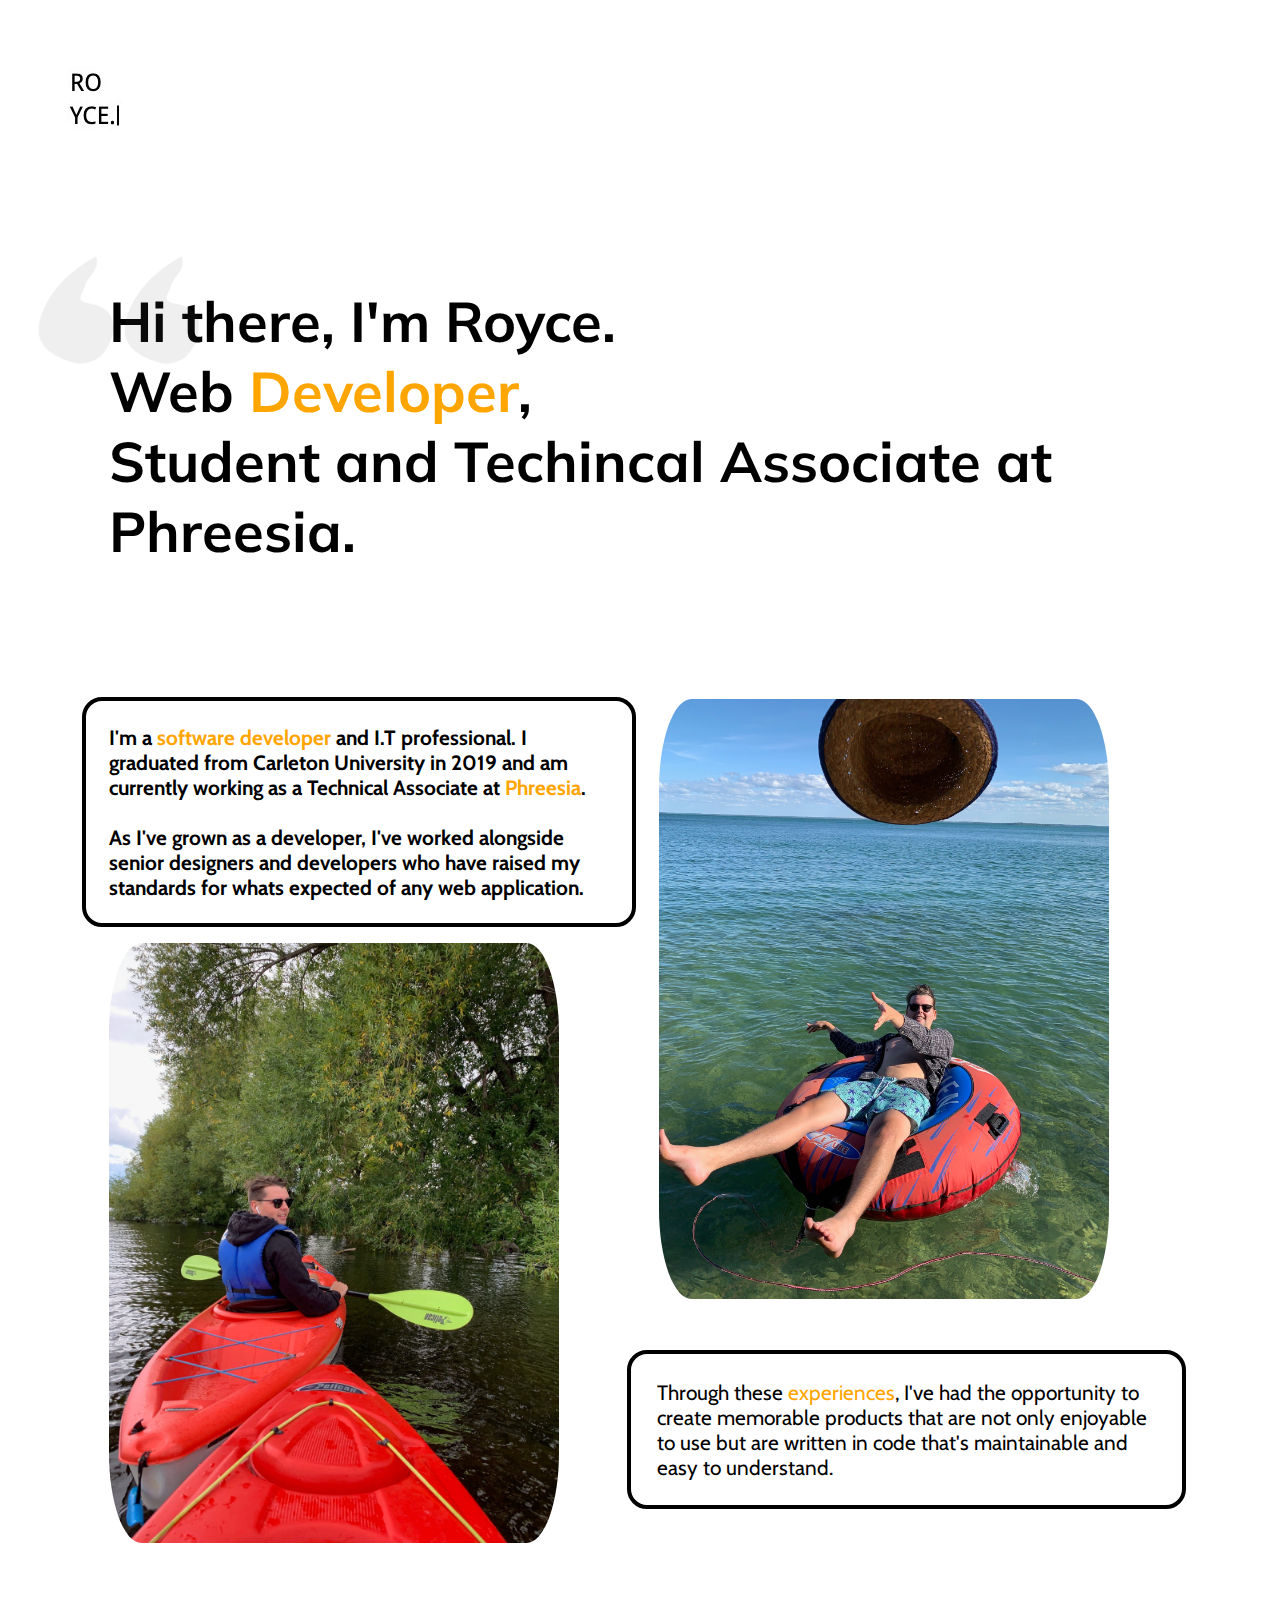
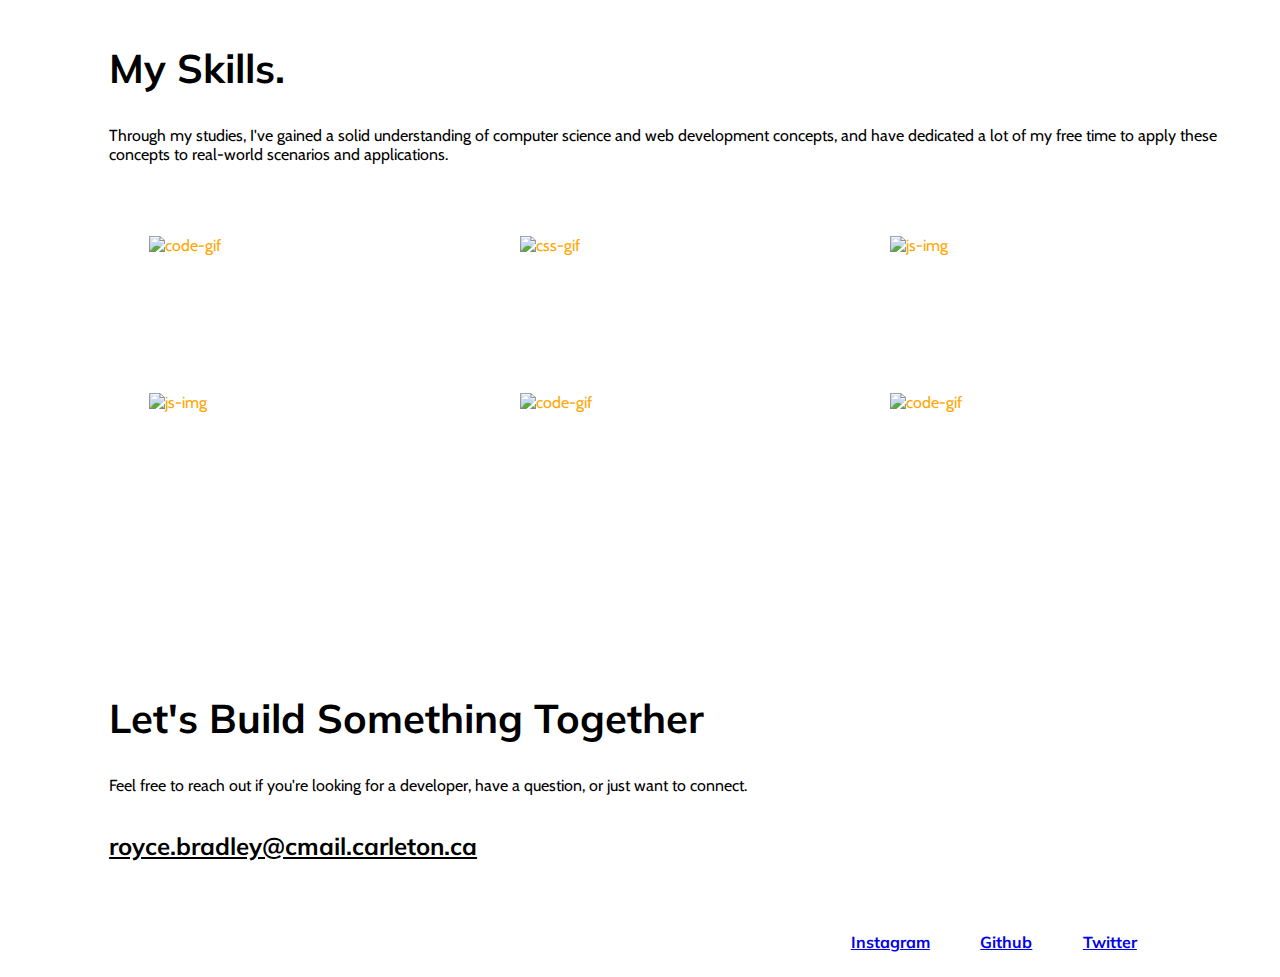
==== index.html @ 1bd99981 "Add files via upload" ====
<!DOCTYPE html>
<html lang="en" dir="ltr">

<head>
  <meta charset="utf-8">
  <link rel="stylesheet" href="styles.css">
  <link href="https://fonts.googleapis.com/css2?family=Muli:wght@700&display=swap" rel="stylesheet">
  <link href="https://fonts.googleapis.com/css2?family=Cabin&display=swap" rel="stylesheet">
  <link rel="icon" href="https://emojipedia-us.s3.dualstack.us-west-1.amazonaws.com/thumbs/120/apple/237/rocket_1f680.png">
  <title>Royce Bradley</title>
  <script src="https://kit.fontawesome.com/aa122d03df.js" crossorigin="anonymous"></script>
</head>

<body>
  <a href="#"><img class="boxLogo" src="imgs/royce.gif"></a>
  <div class="container">
    <img class="bg-img" src="imgs/orange.png" alt="">
    <div class="icons">
      <a class="icon insta" href="https://www.instagram.com/royceb/?hl=en" target="_blank"><i class="fab fa-instagram fa-2x"></i></a>
      <a class="icon github" href="https://github.com/roycebradley" target="_blank"><i class=" test fab fa-github fa-2x"></i></a>
      <a class="icon twitter" href="https://twitter.com/yungstevejobs_" target="_blank"><i class="fab fa-twitter fa-2x"></i></a>
    </div>
    <div class="intro">
      <h1>Hi there, I'm Royce.<br /> Web <span class="dev">Developer</span>,<br /><span class="bottomLine">Student and Techincal Associate at Phreesia.</span></h1>
    </div>
  </div>
  <div class="photoContainer">
    <div class="photos">

        <p class="personal">
          I'm a <span class="dev">software developer</span> and I.T professional. I graduated from Carleton University in 2019 and am currently working as a Technical Associate at <span class="dev">Phreesia</span>.<br>
          <br>As I've grown as a developer, I've worked alongside senior designers and developers who have raised my standards for whats expected of any web application.
        </p>

      <img class="royce1" src="imgs/Royce1.jpg" alt="">
      <img class="royce" src="imgs/Royce2.jpg" alt="">
      <p class="personal2">Through these <span class="dev">experiences</span>, I've had the opportunity to create memorable products that are not only enjoyable to use but are written in code that's maintainable and easy to understand.</p>
    </div>
  </div>
  <div class="skillsList">
    <h2>My Skills.</h2>
    <p class=skillDescription>Through my studies, I've gained a solid understanding of computer science and web development concepts, and have dedicated a lot of my free time to apply these concepts to real-world scenarios and applications.</p>
    <ul>
      <li><img class="HTML" src="https://media.giphy.com/media/XAxylRMCdpbEWUAvr8/giphy.gif" alt="code-gif"></li>
      <li><img class="HTML" src="https://media.giphy.com/media/fsEaZldNC8A1PJ3mwp/giphy.gif" alt="css-gif"></li>
      <li><img class="JS" src="https://media.giphy.com/media/ln7z2eWriiQAllfVcn/giphy.gif" alt="js-img"></li>
      <li><img class="git" src="https://media.giphy.com/media/kH1DBkPNyZPOk0BxrM/giphy.gif" alt="js-img"></li>
      <li><img class="HTML" src="https://media.giphy.com/media/eNAsjO55tPbgaor7ma/giphy.gif" alt="code-gif"></li>
      <li><img class="HTML" src="https://media.giphy.com/media/kdFc8fubgS31b8DsVu/giphy.gif" alt="code-gif"></li>
    </ul>
  </div>

  <div class="contact">
    <h2>Let's Build Something Together</h2>
    <p class ="skillDescription">Feel free to reach out if you're looking for a developer, have a question, or just want to connect.<p>
    <a class="email" href = "mailto: roycebradley@cmail.carleton.ca">royce.bradley@cmail.carleton.ca</a>
  </div>

  <div class="footer">
    <a target="_blank" href="https://www.instagram.com/royceb/?hl=en">Instagram</a>
    <a target="_blank" href="https://github.com/roycebradley">Github</a>
    <a target="_blank" href="https://twitter.com/yungstevejobs">Twitter</a>
  </div>

</body>

</html>
---- styles.css ----
a{
  padding-left: 4%;
}

img {
  display: inline-block;
}


div {
padding-left: 8%;
}

h1 {
  padding-top: -10px;
  padding-bottom: -10px;
  animation: pageLoad 1.25s;

}

h2{
  font-family: 'Muli', sans-serif;
  font-size: 2.5em;

}


li{
  float:left;
  width: 33%;
  padding-top: 5%;
  font-family: 'Cabin', sans-serif;
  list-style-type: none;
  color: orange;
}

.bottomLine {
  animation: pageLoad2 1.5s;
}

.bg-img {
  position: absolute;
  opacity: 0.1;
  height: 800px;
  margin-top: -350px;
  margin-left: -600px;

}

.boxLogo {
  padding-top: 4%;
}

.container {
  padding-left: 0px;
}

.dev {
  color: orange;
}

.footer {
  position: relative;
  top: 275px;
  left:55%;
  color: black;
  font-weight: bold;
  font-family: 'Muli', sans-serif;
  
}


.HTML {
  height: 100px;
  width:100px;
}

.JS {
  height: 100px;
  width:100px;
}

.git {
  height: 80px;
  width:150px;
}

.icon {
  position: relative;
  color: gray;
  left: 125px;
  animation: socialsLoad 1.5s;
  display: inline-block;
  padding: 0 20px;
}


.insta:hover{
  color: crimson;
}

.github:hover {
  color: black;
}

.twitter:hover {
  color: cyan;
}

.icons {
  position: relative;
  top: 110px;
  animation: socialsLoad 1.5s;
}

.intro {
  font-size: 28px;
  font-family: 'Muli', sans-serif;
  padding-top: 90px;
}

.royce {
  position: absolute;
  height: 600px;
  padding: 0 50px;
  bottom: 15.5rem;
  border-radius: 15%;
}

.royce1 {
  position: relative;
  height: 600px;
  padding: 0 50px;
  border-radius: 15%;
}

.photoContainer {
  position: relative;
  padding-left: 0px;
}

.photos {
  margin-top: 10%;
  position: relative;
  right: 4%;

}

.personalInfo {
  column-count: 2;
  padding-top: 10%;
}

.personal {
  position: relative;
  width: 500px;
  font-family: 'Cabin', sans-serif;
  font-size: 1.3em;
  font-weight: bold;
  left: 2%;
  top: 5px;
  color: black;
  border-style: solid;
  border-radius: 20px;
  border-width: 4px;
  padding: 2% 2%;
}

.personal-bg {
  /* background-color: grey; */
}

.personal2 {
  position: absolute;
  width: 500px;
  left:53%;
  font-family: 'Cabin', sans-serif;
  font-size: 1.3em;
  /* color: gray; */
  bottom:2%;
  border-style: solid;
  border-radius: 20px;
  border-width: 4px;
  padding: 2% 2%;
}

.skillDescription {
  font-family: 'Cabin', sans-serif;
}

.skillsList {
  padding-top: 5%;
}

.contact {
  position: relative;
  top: 200px;
}

.email {
  color: black;
  font-weight: bold;
  font-family: 'Muli', sans-serif;
  position: relative;
  right: 4%;
  font-size: 1.5em;
  top: 20px;
  padding-bottom: 10%;
}

/* For future royce, when screen gets smaller we should use a media query to change
 width of text to 100% and set photo position to static so they all fall in line.*/
 @media (max-width: 1145px) and (min-width: 1076px){
  .royce {
    position: static
    width:500;
    height: 550;
    bottom: 7.25rem;
    padding-left: 10%;
  }

  .royce1 {
    position: static;
    width:500;
    height: 550;
    padding: 0;
  }


  .personal {
    position: static;
    display: block;
    width: 100%;

  }

  .personal2 {
    position: static;
    width: 100%;

  }
 }


 @media (max-width: 1075px ){
  .royce {
    position: static;
    display: block;
    margin-left: auto;
    margin-right: auto;
  }

  .royce1 {
    position: static;
    display: block;
    margin-left: auto;
    margin-right: auto;
  }


  .personal {
    width:100%;
    position: static;
    display: block;
  }

  .personal2 {
    width:100%;
    position: static;
  }
 }

 @media (max-width: 770px ){

   .footer{
     left:35%;
   }
 }


@media (max-width: 550px ){
  .git {
    position: relative;
    right: 30px;
  }

  .footer{
    left:35%;
  }
}


@keyframes pageLoad {

  from {
    opacity: 0;
    transform: translateY(15px);

  }

  to {
    opacity: 1;
    transform: translateY(0);
  }
}

@keyframes pageLoad2 {

  from {
    opacity: 0;
    transform: translateY(30px);

  }

  to {
    opacity: 1;
    transform: translateY(0);
  }
}

@keyframes socialsLoad {

  from {
    opacity: 0;
    transform: translateX(-25px);

  }

  to {
    opacity: 1;
    transform: translateX(0)

  }

}
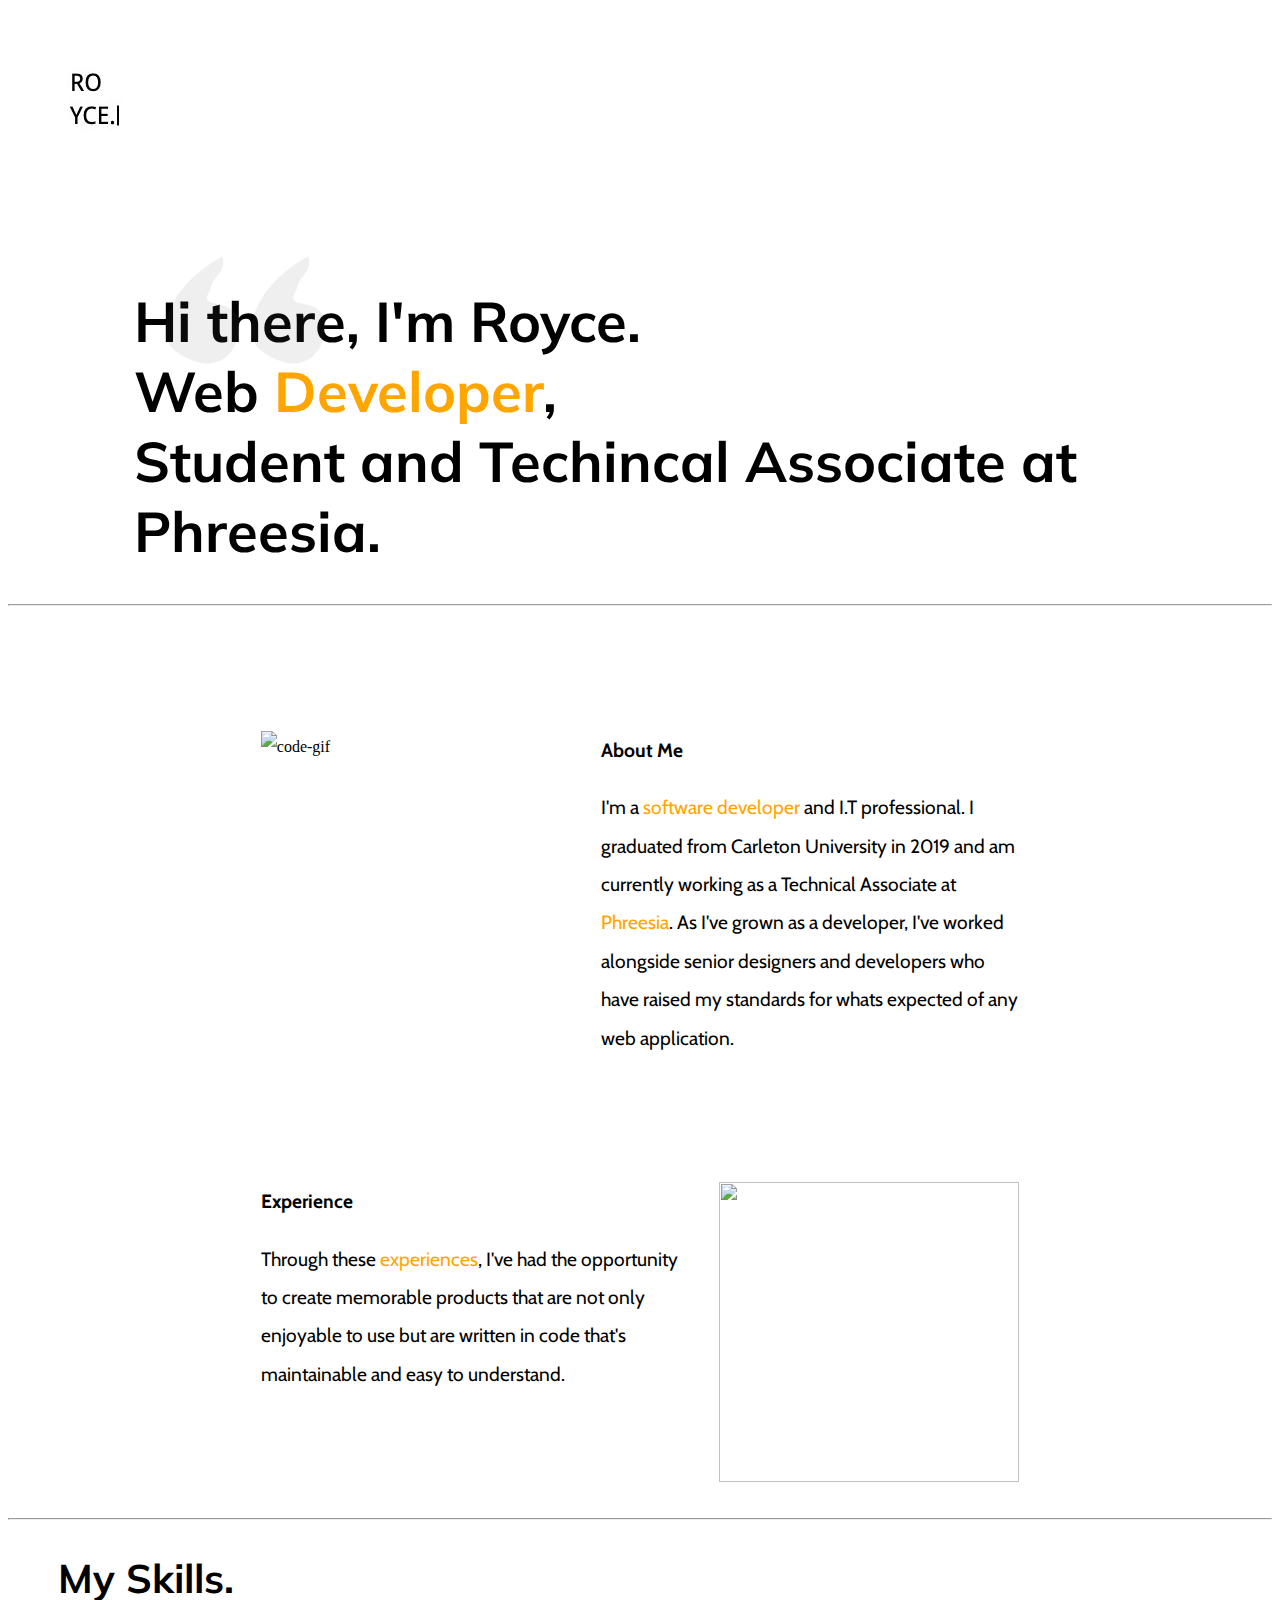
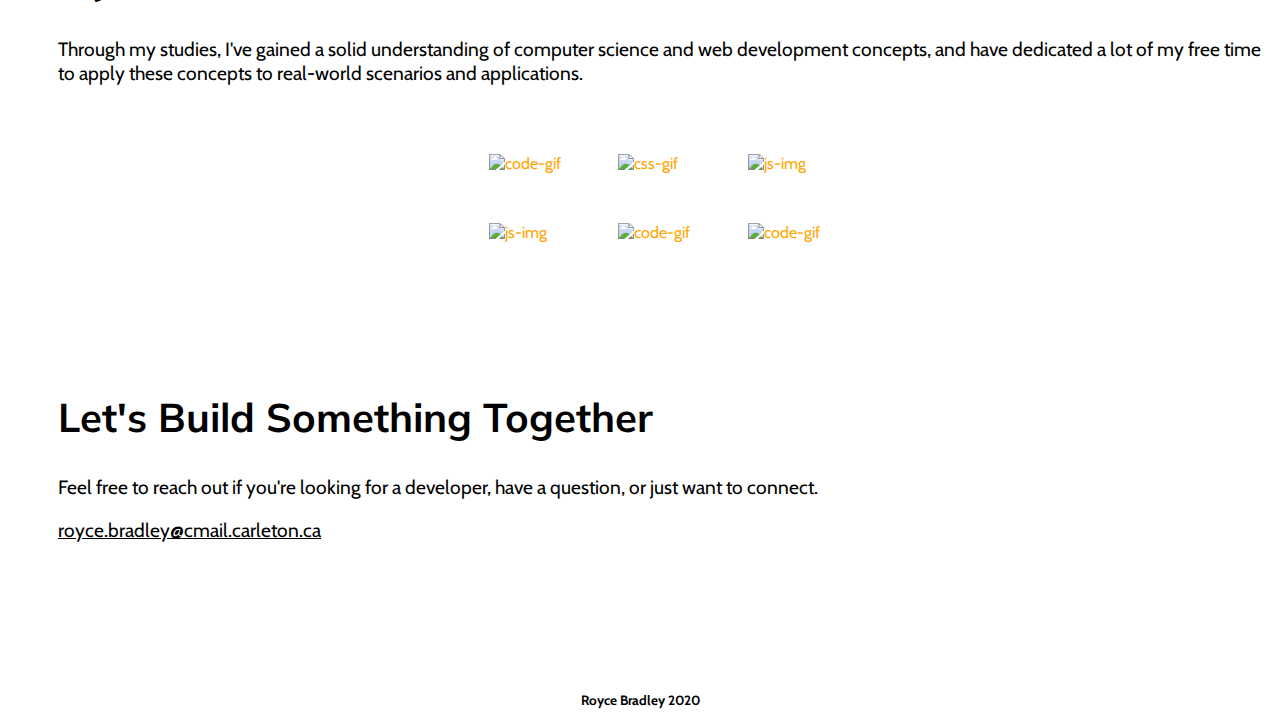
==== commit 5ba317cb: "Add files via upload" ====
--- a/index.html
+++ b/index.html
@@ -24,19 +24,40 @@
       <h1>Hi there, I'm Royce.<br /> Web <span class="dev">Developer</span>,<br /><span class="bottomLine">Student and Techincal Associate at Phreesia.</span></h1>
     </div>
   </div>
-  <div class="photoContainer">
-    <div class="photos">
 
-        <p class="personal">
-          I'm a <span class="dev">software developer</span> and I.T professional. I graduated from Carleton University in 2019 and am currently working as a Technical Associate at <span class="dev">Phreesia</span>.<br>
-          <br>As I've grown as a developer, I've worked alongside senior designers and developers who have raised my standards for whats expected of any web application.
-        </p>
+  <!-- <div class="photoContainer"> -->
+  <!-- <div class="photos">
+    <img class="royce1" src="imgs/ROYCE.png" alt="">
+    <p class="personal">
+      I'm a <span class="dev">software developer</span> and I.T professional. I graduated from Carleton University in 2019 and am currently working as a Technical Associate at <span class="dev">Phreesia</span>.
+      As I've grown as a developer, I've worked alongside senior designers and developers who have raised my standards for whats expected of any web application.
+    </p>
+  </div>
+  <div class="photos">
+    <img class="royce" src="imgs/circleRoyce.png" alt="">
+    <p class="personal2">Through these <span class="dev">experiences</span>, I've had the opportunity to create memorable products that are not only enjoyable to use but are written in code that's maintainable and easy to understand.</p>
+  </div>
+  <!</div> -->
+  <hr>
+    <div class="skills">
+      <div class="skill-row">
 
-      <img class="royce1" src="imgs/Royce1.jpg" alt="">
-      <img class="royce" src="imgs/Royce2.jpg" alt="">
-      <p class="personal2">Through these <span class="dev">experiences</span>, I've had the opportunity to create memorable products that are not only enjoyable to use but are written in code that's maintainable and easy to understand.</p>
+        <img class="royce" src="imgs/ROYCE.png" alt="code-gif">
+        <!--<img class="HTML" src="https://media.giphy.com/media/fsEaZldNC8A1PJ3mwp/giphy.gif" alt="css-gif">
+        <img class="js" src="https://media.giphy.com/media/ln7z2eWriiQAllfVcn/giphy.gif" alt="js-img">-->
+        <h3>About Me</h3>
+        <p>I'm a <span class="dev">software developer</span> and I.T professional. I graduated from Carleton University in 2019 and am currently working as a Technical Associate at <span class="dev">Phreesia</span>.
+        As I've grown as a developer, I've worked alongside senior designers and developers who have raised my standards for whats expected of any web application.</p>
+      </div>
+      <div class="skill-row">
+        <!--<img class="python" src="https://media.giphy.com/media/LMt9638dO8dftAjtco/giphy.gif" alt="js-img">-->
+        <img class="royce2" src="imgs/circleRoyce.png" alt="">
+        <h3>Experience</h3>
+        <p>Through these <span class="dev">experiences</span>, I've had the opportunity to create memorable products that are not only enjoyable to use but are written in code that's maintainable and easy to understand.</p>
+      </div>
     </div>
-  </div>
+    <hr>
+
   <div class="skillsList">
     <h2>My Skills.</h2>
     <p class=skillDescription>Through my studies, I've gained a solid understanding of computer science and web development concepts, and have dedicated a lot of my free time to apply these concepts to real-world scenarios and applications.</p>
@@ -52,15 +73,17 @@
 
   <div class="contact">
     <h2>Let's Build Something Together</h2>
-    <p class ="skillDescription">Feel free to reach out if you're looking for a developer, have a question, or just want to connect.<p>
-    <a class="email" href = "mailto: roycebradley@cmail.carleton.ca">royce.bradley@cmail.carleton.ca</a>
+    <p class="skillDescription">Feel free to reach out if you're looking for a developer, have a question, or just want to connect.<p>
+    <a class="email" href="mailto: roycebradley@cmail.carleton.ca">royce.bradley@cmail.carleton.ca</a>
   </div>
 
   <div class="footer">
-    <a target="_blank" href="https://www.instagram.com/royceb/?hl=en">Instagram</a>
+    <!-- <a target="_blank" href="https://www.instagram.com/royceb/?hl=en">Instagram</a>
     <a target="_blank" href="https://github.com/roycebradley">Github</a>
-    <a target="_blank" href="https://twitter.com/yungstevejobs">Twitter</a>
+    <a target="_blank" href="https://twitter.com/yungstevejobs">Twitter</a> -->
+    <p>Royce Bradley 2020</p>
   </div>
+
 
 </body>
 
--- a/styles.css
+++ b/styles.css
@@ -1,15 +1,3 @@
-a{
-  padding-left: 4%;
-}
-
-img {
-  display: inline-block;
-}
-
-
-div {
-padding-left: 8%;
-}
 
 h1 {
   padding-top: -10px;
@@ -24,14 +12,24 @@
 
 }
 
+h3, p {
+font-family: 'Cabin', sans-serif;
+font-size: 1.2em
+}
+
 
 li{
   float:left;
   width: 33%;
-  padding-top: 5%;
   font-family: 'Cabin', sans-serif;
   list-style-type: none;
   color: orange;
+  padding-top: 50px;
+}
+
+ul {
+  display: table;
+  margin: 0 auto;
 }
 
 .bottomLine {
@@ -49,10 +47,11 @@
 
 .boxLogo {
   padding-top: 4%;
+  padding-left: 4%;
 }
 
 .container {
-  padding-left: 0px;
+  margin: 0 10%;
 }
 
 .dev {
@@ -60,13 +59,15 @@
 }
 
 .footer {
-  position: relative;
+  /* position: relative;
   top: 275px;
-  left:55%;
+  left:55%; */
+  font-size: 0.7em;
+  text-align: center;
   color: black;
   font-weight: bold;
   font-family: 'Muli', sans-serif;
-  
+
 }
 
 
@@ -119,155 +120,68 @@
   padding-top: 90px;
 }
 
-.royce {
-  position: absolute;
-  height: 600px;
-  padding: 0 50px;
-  bottom: 15.5rem;
-  border-radius: 15%;
-}
-
-.royce1 {
-  position: relative;
-  height: 600px;
-  padding: 0 50px;
-  border-radius: 15%;
-}
-
-.photoContainer {
-  position: relative;
-  padding-left: 0px;
-}
-
-.photos {
-  margin-top: 10%;
-  position: relative;
-  right: 4%;
-
-}
-
-.personalInfo {
-  column-count: 2;
-  padding-top: 10%;
-}
-
-.personal {
-  position: relative;
-  width: 500px;
-  font-family: 'Cabin', sans-serif;
-  font-size: 1.3em;
-  font-weight: bold;
-  left: 2%;
-  top: 5px;
-  color: black;
-  border-style: solid;
-  border-radius: 20px;
-  border-width: 4px;
-  padding: 2% 2%;
-}
-
-.personal-bg {
-  /* background-color: grey; */
-}
-
-.personal2 {
-  position: absolute;
-  width: 500px;
-  left:53%;
-  font-family: 'Cabin', sans-serif;
-  font-size: 1.3em;
-  /* color: gray; */
-  bottom:2%;
-  border-style: solid;
-  border-radius: 20px;
-  border-width: 4px;
-  padding: 2% 2%;
-}
+
+.royce, .royce2 {
+  height: 300px;
+  width: 300px;
+}
+
+
+.skillsList {
+  /* margin: 100px auto; */
+  margin-left: 50px;
+}
+
 
 .skillDescription {
   font-family: 'Cabin', sans-serif;
 }
 
-.skillsList {
-  padding-top: 5%;
+.skill-row {
+  width: 60%;
+  margin: 125px auto;
+  text-align: left;
+  line-height: 2;
+}
+
+.royce {
+  /*width: 100px;
+  height: 100px;
+  */
+  /* width: 25%; */
+  float: left;
+
+  margin-right: 40px;
+}
+
+
+.royce2 {
+  /* width: 25%; */
+  /* height: 25%; */
+  float: right;
+  margin-left: 40px;
+
 }
 
 .contact {
-  position: relative;
-  top: 200px;
+  margin: 150px 50px;
 }
 
 .email {
   color: black;
-  font-weight: bold;
-  font-family: 'Muli', sans-serif;
-  position: relative;
-  right: 4%;
-  font-size: 1.5em;
-  top: 20px;
-  padding-bottom: 10%;
-}
+  font-family: 'Cabin', sans-serif;
+}
+
+
+
 
 /* For future royce, when screen gets smaller we should use a media query to change
  width of text to 100% and set photo position to static so they all fall in line.*/
  @media (max-width: 1145px) and (min-width: 1076px){
-  .royce {
-    position: static
-    width:500;
-    height: 550;
-    bottom: 7.25rem;
-    padding-left: 10%;
-  }
-
-  .royce1 {
-    position: static;
-    width:500;
-    height: 550;
-    padding: 0;
-  }
-
-
-  .personal {
-    position: static;
-    display: block;
-    width: 100%;
-
-  }
-
-  .personal2 {
-    position: static;
-    width: 100%;
-
-  }
  }
 
 
  @media (max-width: 1075px ){
-  .royce {
-    position: static;
-    display: block;
-    margin-left: auto;
-    margin-right: auto;
-  }
-
-  .royce1 {
-    position: static;
-    display: block;
-    margin-left: auto;
-    margin-right: auto;
-  }
-
-
-  .personal {
-    width:100%;
-    position: static;
-    display: block;
-  }
-
-  .personal2 {
-    width:100%;
-    position: static;
-  }
  }
 
  @media (max-width: 770px ){
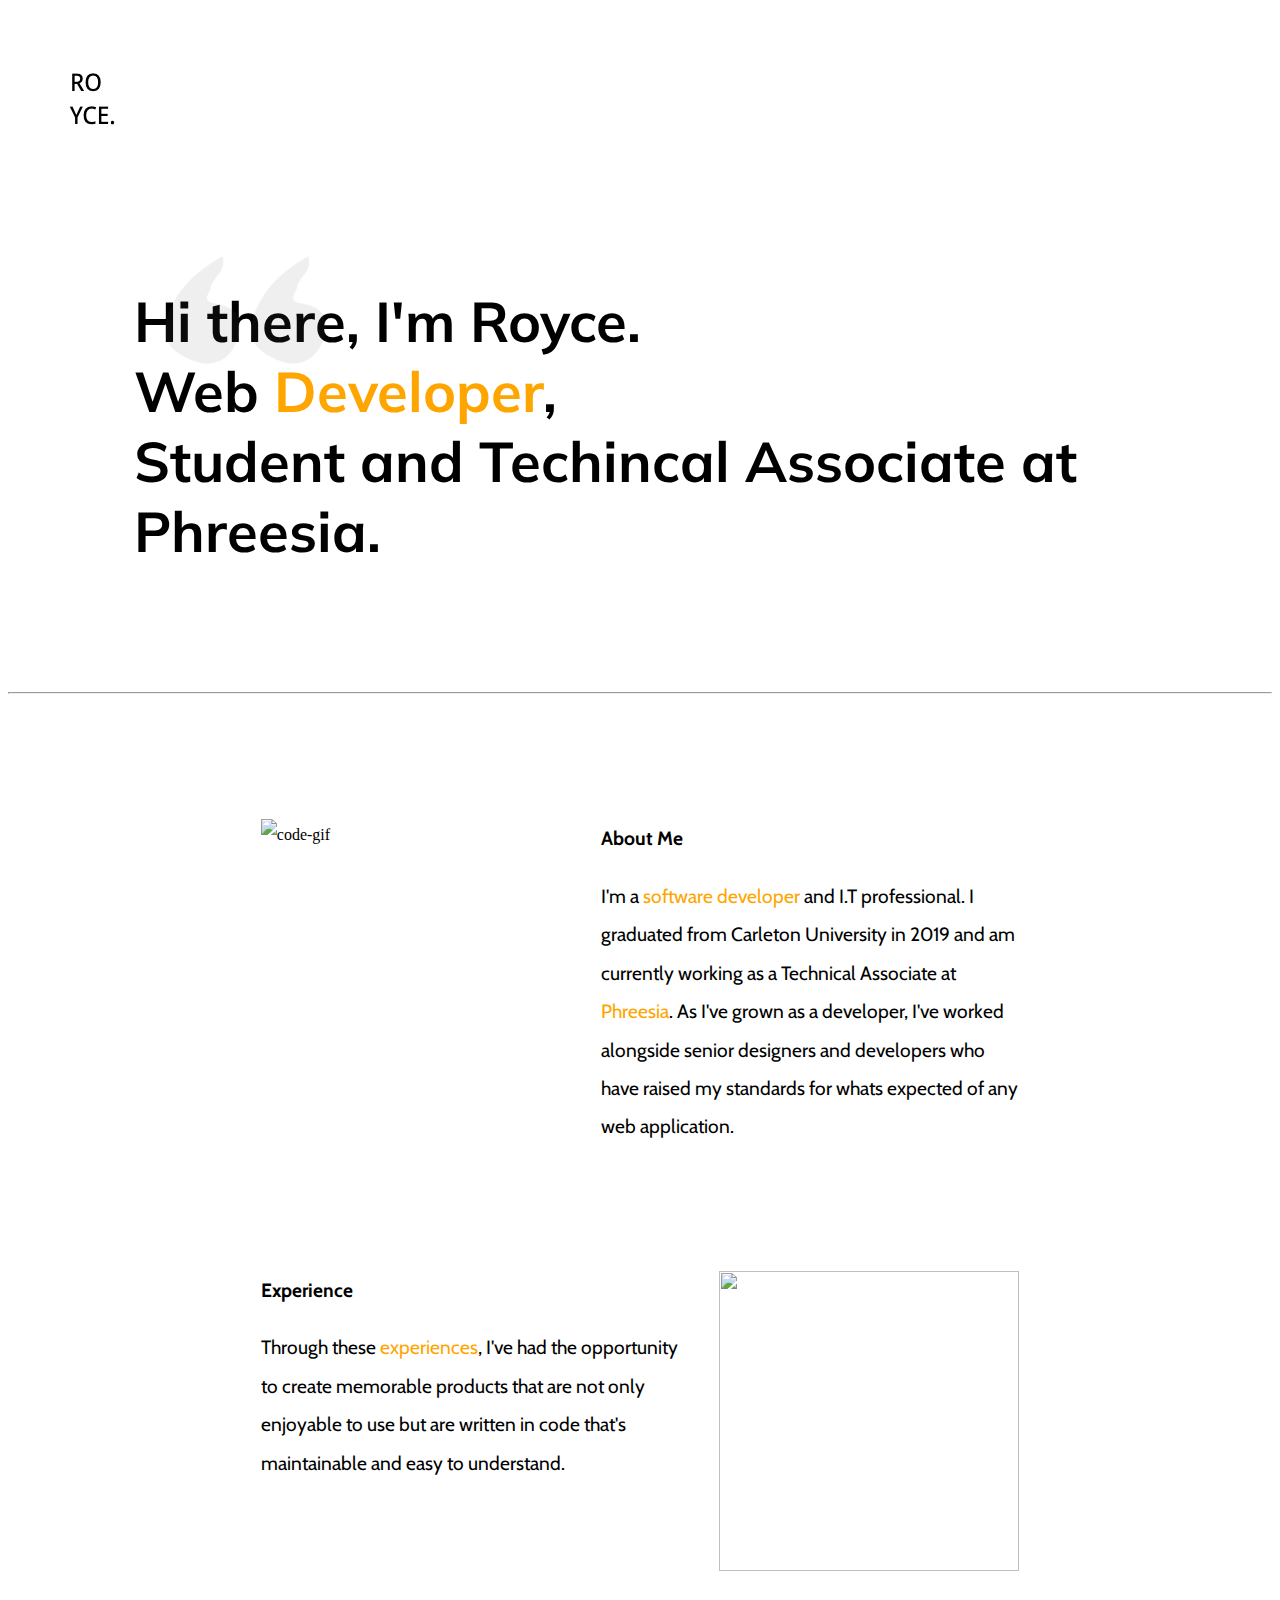
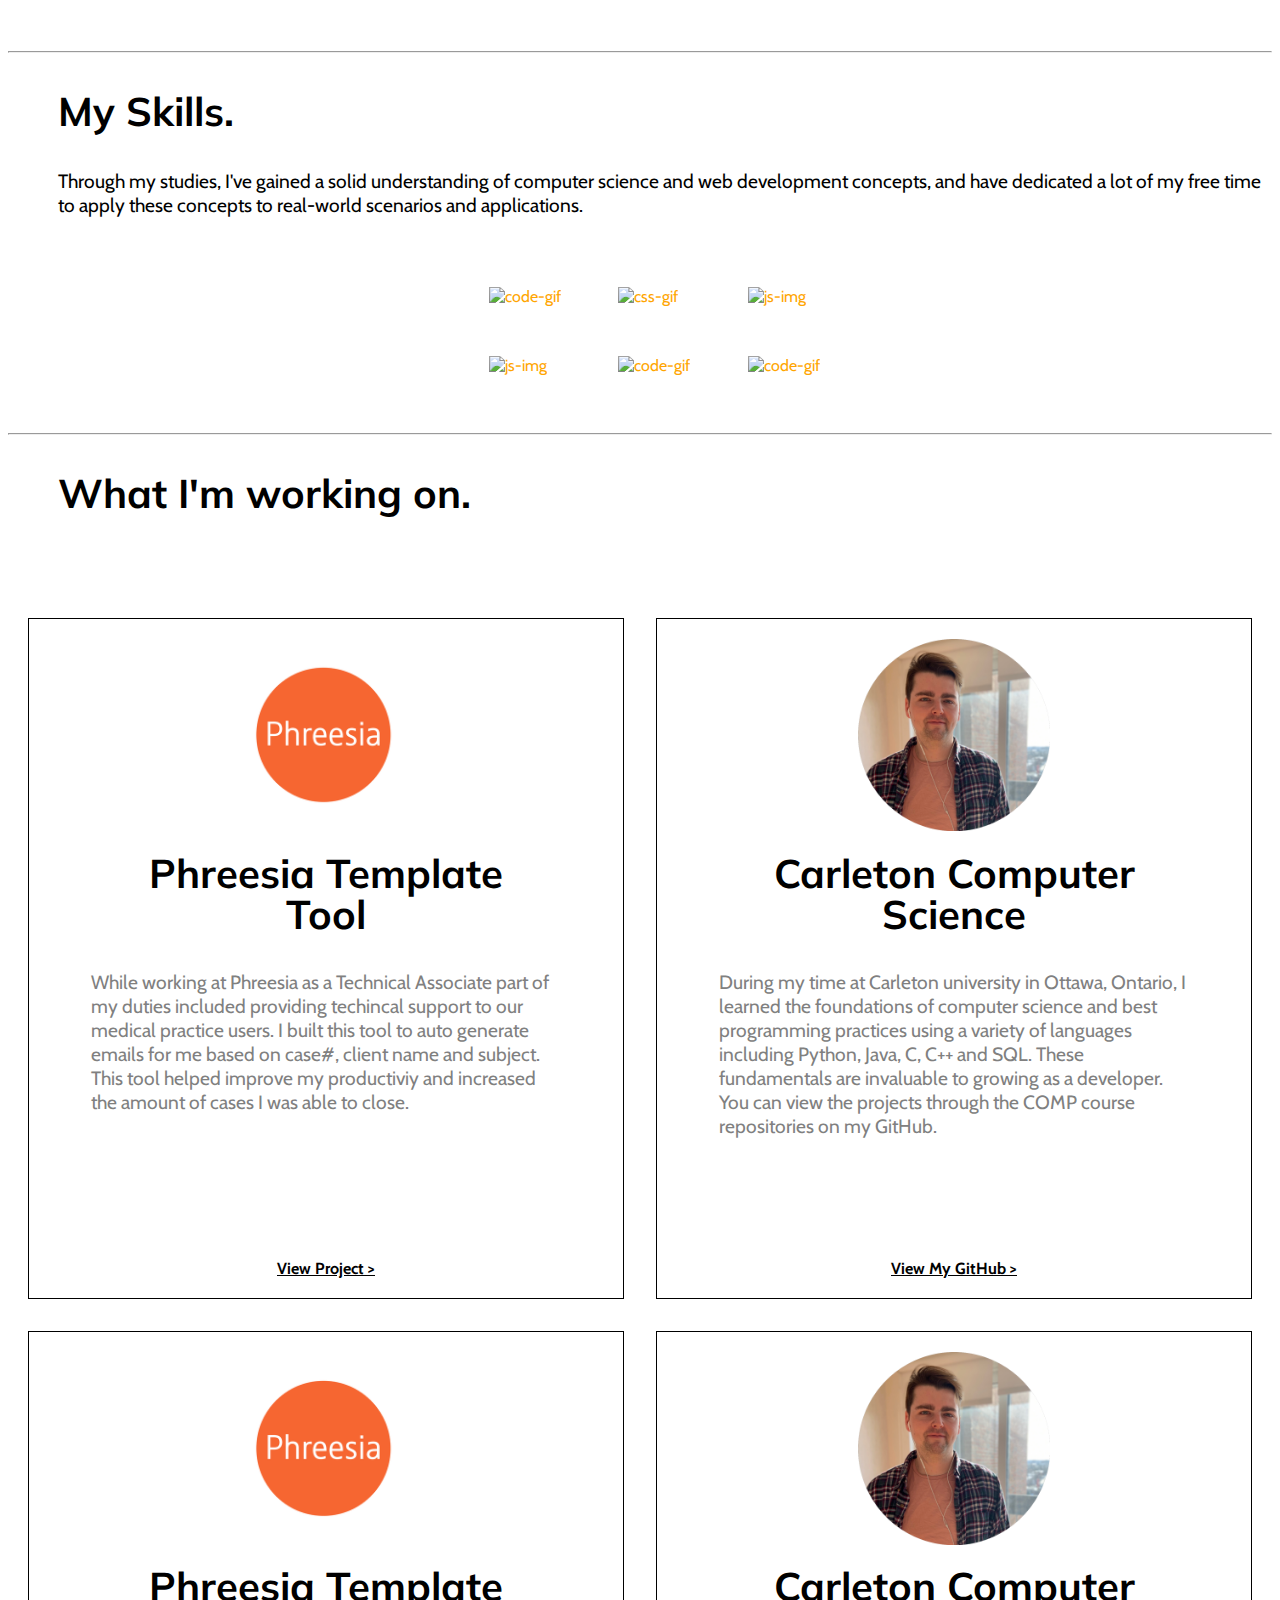
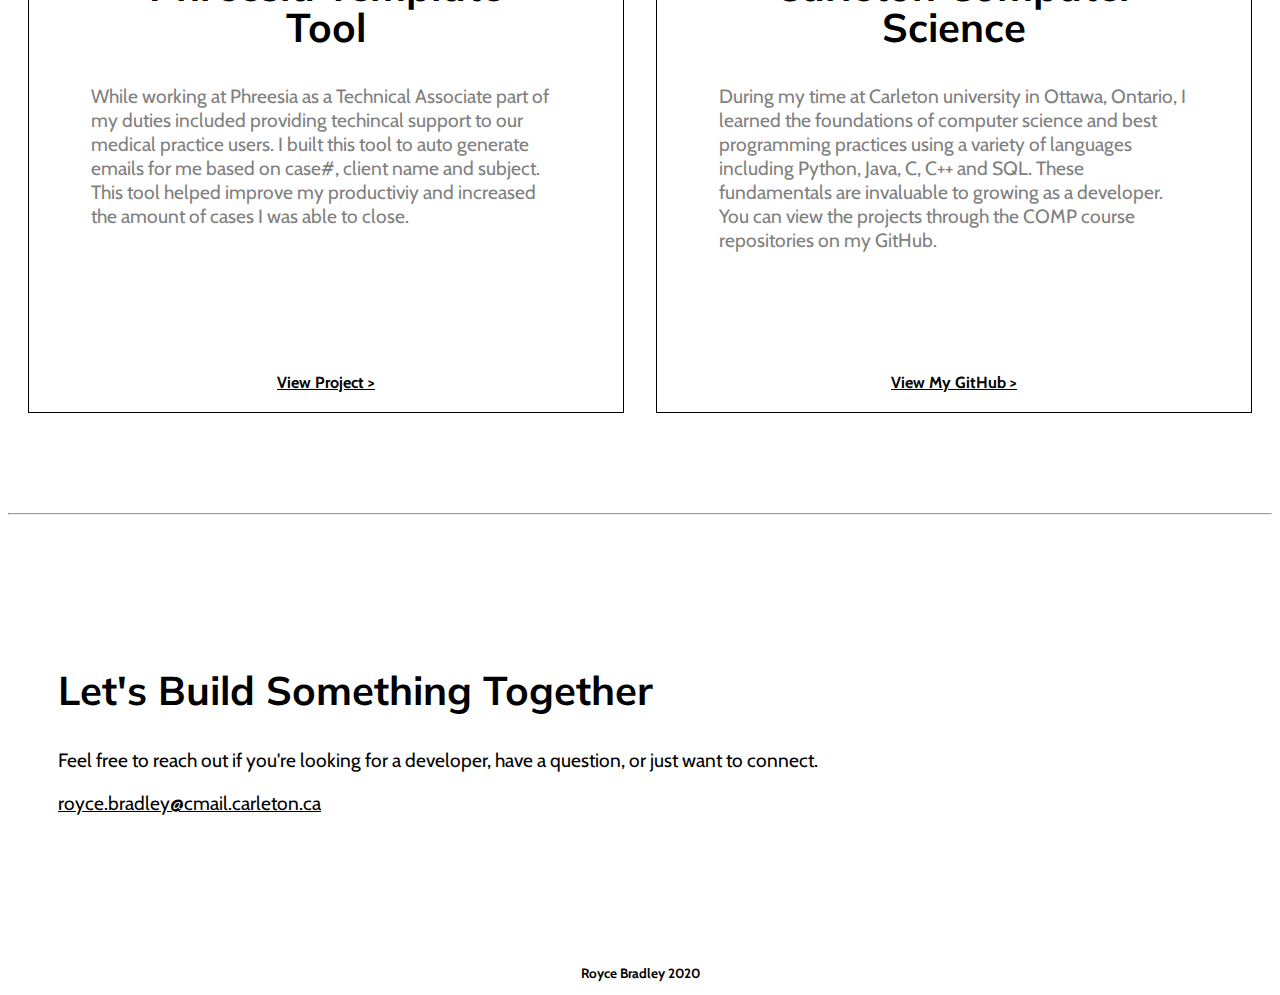
==== commit c8c26dd0: "Grid Cards" ====
--- a/index.html
+++ b/index.html
@@ -18,44 +18,29 @@
     <div class="icons">
       <a class="icon insta" href="https://www.instagram.com/royceb/?hl=en" target="_blank"><i class="fab fa-instagram fa-2x"></i></a>
       <a class="icon github" href="https://github.com/roycebradley" target="_blank"><i class=" test fab fa-github fa-2x"></i></a>
-      <a class="icon twitter" href="https://twitter.com/yungstevejobs_" target="_blank"><i class="fab fa-twitter fa-2x"></i></a>
+      <a class="icon twitter" href="https://twitter.com/roycecantcode" target="_blank"><i class="fab fa-twitter fa-2x"></i></a>
     </div>
     <div class="intro">
       <h1>Hi there, I'm Royce.<br /> Web <span class="dev">Developer</span>,<br /><span class="bottomLine">Student and Techincal Associate at Phreesia.</span></h1>
     </div>
   </div>
-
-  <!-- <div class="photoContainer"> -->
-  <!-- <div class="photos">
-    <img class="royce1" src="imgs/ROYCE.png" alt="">
-    <p class="personal">
-      I'm a <span class="dev">software developer</span> and I.T professional. I graduated from Carleton University in 2019 and am currently working as a Technical Associate at <span class="dev">Phreesia</span>.
-      As I've grown as a developer, I've worked alongside senior designers and developers who have raised my standards for whats expected of any web application.
-    </p>
-  </div>
-  <div class="photos">
-    <img class="royce" src="imgs/circleRoyce.png" alt="">
-    <p class="personal2">Through these <span class="dev">experiences</span>, I've had the opportunity to create memorable products that are not only enjoyable to use but are written in code that's maintainable and easy to understand.</p>
-  </div>
-  <!</div> -->
   <hr>
     <div class="skills">
       <div class="skill-row">
 
         <img class="royce" src="imgs/ROYCE.png" alt="code-gif">
-        <!--<img class="HTML" src="https://media.giphy.com/media/fsEaZldNC8A1PJ3mwp/giphy.gif" alt="css-gif">
-        <img class="js" src="https://media.giphy.com/media/ln7z2eWriiQAllfVcn/giphy.gif" alt="js-img">-->
         <h3>About Me</h3>
         <p>I'm a <span class="dev">software developer</span> and I.T professional. I graduated from Carleton University in 2019 and am currently working as a Technical Associate at <span class="dev">Phreesia</span>.
         As I've grown as a developer, I've worked alongside senior designers and developers who have raised my standards for whats expected of any web application.</p>
       </div>
       <div class="skill-row">
-        <!--<img class="python" src="https://media.giphy.com/media/LMt9638dO8dftAjtco/giphy.gif" alt="js-img">-->
         <img class="royce2" src="imgs/circleRoyce.png" alt="">
         <h3>Experience</h3>
         <p>Through these <span class="dev">experiences</span>, I've had the opportunity to create memorable products that are not only enjoyable to use but are written in code that's maintainable and easy to understand.</p>
       </div>
     </div>
+    <br>
+    <br>
     <hr>
 
   <div class="skillsList">
@@ -70,7 +55,40 @@
       <li><img class="HTML" src="https://media.giphy.com/media/kdFc8fubgS31b8DsVu/giphy.gif" alt="code-gif"></li>
     </ul>
   </div>
+  <hr>
+  <h2 class="workTitle">What I'm working on.</h2>
+  <div class="work">
+    <div class="workCard1">
+      <img src="imgs/phreesia.jpeg" alt="">
+      <h2>Phreesia Template</h2>
+      <h2>Tool</h2>
+      <p>While working at Phreesia as a Technical Associate part of my duties included providing techincal support to our medical practice users. I built this tool to auto generate emails for me based on case#, client name and subject. This tool helped improve my productiviy and increased the amount of cases I was able to close.</p>
+      <a href="https://peaceful-wilson-d140a9.netlify.app/" target="_blank">View Project ></a>
+    </div>
+    <div class="workCard2">
+      <img src="imgs/royceCard.png" alt="">
+      <h2>Carleton Computer</h2>
+      <h2>Science</h2>
+      <p>During my time at Carleton university in Ottawa, Ontario, I learned the foundations of computer science and best programming practices using a variety of languages including Python, Java, C, C++ and SQL. These fundamentals are invaluable to growing as a developer. You can view the projects through the COMP course repositories on my GitHub.</p>
+      <a href="https://github.com/roycebradley" target="_blank">View My GitHub ></a>
+    </div>
+    <div class="workCard1">
+      <img src="imgs/phreesia.jpeg" alt="">
+      <h2>Phreesia Template</h2>
+      <h2>Tool</h2>
+      <p>While working at Phreesia as a Technical Associate part of my duties included providing techincal support to our medical practice users. I built this tool to auto generate emails for me based on case#, client name and subject. This tool helped improve my productiviy and increased the amount of cases I was able to close.</p>
+      <a href="https://peaceful-wilson-d140a9.netlify.app/" target="_blank">View Project ></a>
+    </div>
+    <div class="workCard2">
+      <img src="imgs/royceCard.png" alt="">
+      <h2>Carleton Computer</h2>
+      <h2>Science</h2>
+      <p>During my time at Carleton university in Ottawa, Ontario, I learned the foundations of computer science and best programming practices using a variety of languages including Python, Java, C, C++ and SQL. These fundamentals are invaluable to growing as a developer. You can view the projects through the COMP course repositories on my GitHub.</p>
+      <a href="https://github.com/roycebradley" target="_blank">View My GitHub ></a>
+    </div>
+  </div>
 
+  <hr>
   <div class="contact">
     <h2>Let's Build Something Together</h2>
     <p class="skillDescription">Feel free to reach out if you're looking for a developer, have a question, or just want to connect.<p>
@@ -78,13 +96,12 @@
   </div>
 
   <div class="footer">
-    <!-- <a target="_blank" href="https://www.instagram.com/royceb/?hl=en">Instagram</a>
-    <a target="_blank" href="https://github.com/roycebradley">Github</a>
-    <a target="_blank" href="https://twitter.com/yungstevejobs">Twitter</a> -->
     <p>Royce Bradley 2020</p>
   </div>
 
+<script type="text/javascript" src="portfolio.js">
 
+</script>
 </body>
 
 </html>
--- a/styles.css
+++ b/styles.css
@@ -51,7 +51,7 @@
 }
 
 .container {
-  margin: 0 10%;
+  margin: 0 10% 10% 10%;
 }
 
 .dev {
@@ -127,9 +127,11 @@
 }
 
 
+
 .skillsList {
   /* margin: 100px auto; */
   margin-left: 50px;
+  padding-bottom: 50px;
 }
 
 
@@ -160,6 +162,7 @@
   /* height: 25%; */
   float: right;
   margin-left: 40px;
+  
 
 }
 
@@ -172,19 +175,154 @@
   font-family: 'Cabin', sans-serif;
 }
 
-
-
-
-/* For future royce, when screen gets smaller we should use a media query to change
- width of text to 100% and set photo position to static so they all fall in line.*/
- @media (max-width: 1145px) and (min-width: 1076px){
- }
-
-
- @media (max-width: 1075px ){
- }
-
- @media (max-width: 770px ){
+.work{
+  display: grid;
+  grid-template-columns: repeat(auto-fit, minmax(450px, 1fr));
+  grid-gap: 2em;
+  justify-items: center;
+  text-align: center;
+  margin-bottom: 80px;
+  margin-top: 80px;
+  padding: 20px;
+}
+
+.workTitle {
+  margin-left: 50px
+}
+
+
+.workTitle {
+  text-align: left;
+}
+
+
+.workCard1 {
+  display: inline-block;
+  /* margin-top: 100px;
+  height: 75%;
+  width: 35%;
+  margin-right: 25px; */
+  padding: 20px;
+  border: 1px solid;
+  border-spacing: 15px;
+}
+
+.workCard1 img {
+  width: 192.5px;
+  height: 192.5px;
+}
+
+.workCard1 h2 {
+  white-space: nowrap;
+  line-height: 8px;
+}
+
+.workCard1 p {
+  display: inline-block;
+  width: 85%;
+  height: 250px;
+  text-align: left;
+  color: grey;
+
+}
+
+.workCard1 a {
+  display: block;
+  color: black;
+  cursor: pointer;
+  font-family: 'Cabin', sans-serif;
+  font-weight: bold;
+  padding-top: 20px;
+}
+
+.workCard2 {
+  display: inline-block;
+  /* margin-top: 100px;
+  height: 75%;
+  width: 35%;
+  padding: 20px;
+  margin-left: 25px; */
+  padding: 20px;
+  border: 1px solid;
+  border-spacing: 20px;
+}
+
+.workCard2 h2 {
+  white-space: nowrap;
+  line-height: 8px;
+}
+
+.workCard2 img {
+  width: 192.5px;
+  height: 192.5px;
+}
+
+.workCard2 p {
+  display: inline-block;
+  width: 85%;
+  height: 250px;
+  text-align: left;
+  color: grey;
+
+}
+
+.workCard2 a {
+  display: block;
+  color: black;
+  cursor: pointer;
+  font-family: 'Cabin', sans-serif;
+  font-weight: bold;
+  padding-top: 20px;
+}
+
+
+@media (max-width: 815px ){
+  .skill-row{
+    text-align: center;
+  }
+
+  .royce {
+    float: none;
+    margin-right: 0px;
+  }
+
+
+  .royce2 {
+    float: none;
+    margin-left: 0px;
+  }
+
+  .skillsList{
+    text-align: center;
+  }
+
+
+
+  ul{
+    padding-left: 0px;
+  }
+
+}
+
+
+ @media (max-width: 1040px ){
+
+   /* .workCard1, .workCard2 {
+     width: 80%;
+     margin: 30px 0;
+   }
+
+   .workCard1 p {
+     height: auto;
+
+   }
+
+   .workCard2 p {
+     height: auto;
+
+   } */
+
+
 
    .footer{
      left:35%;
@@ -198,9 +336,12 @@
     right: 30px;
   }
 
+
+
   .footer{
     left:35%;
   }
+
 }
 
 
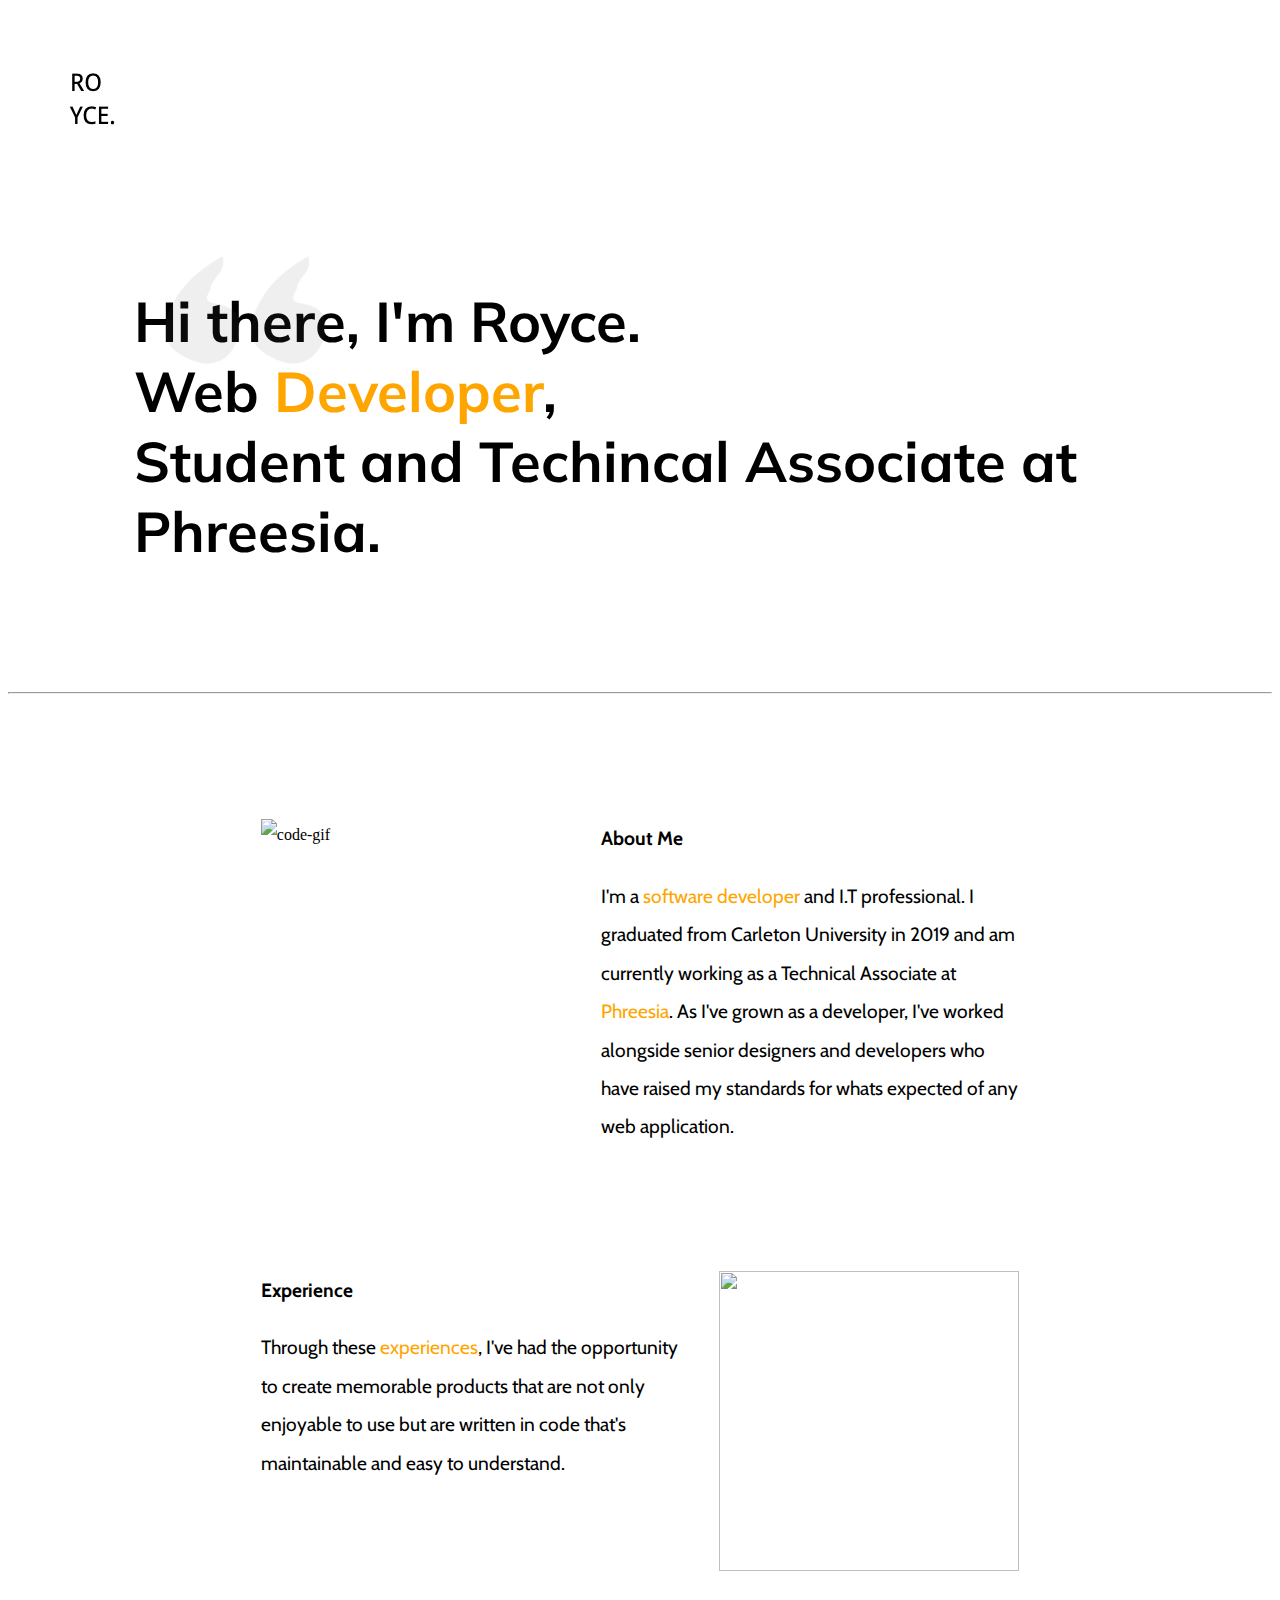
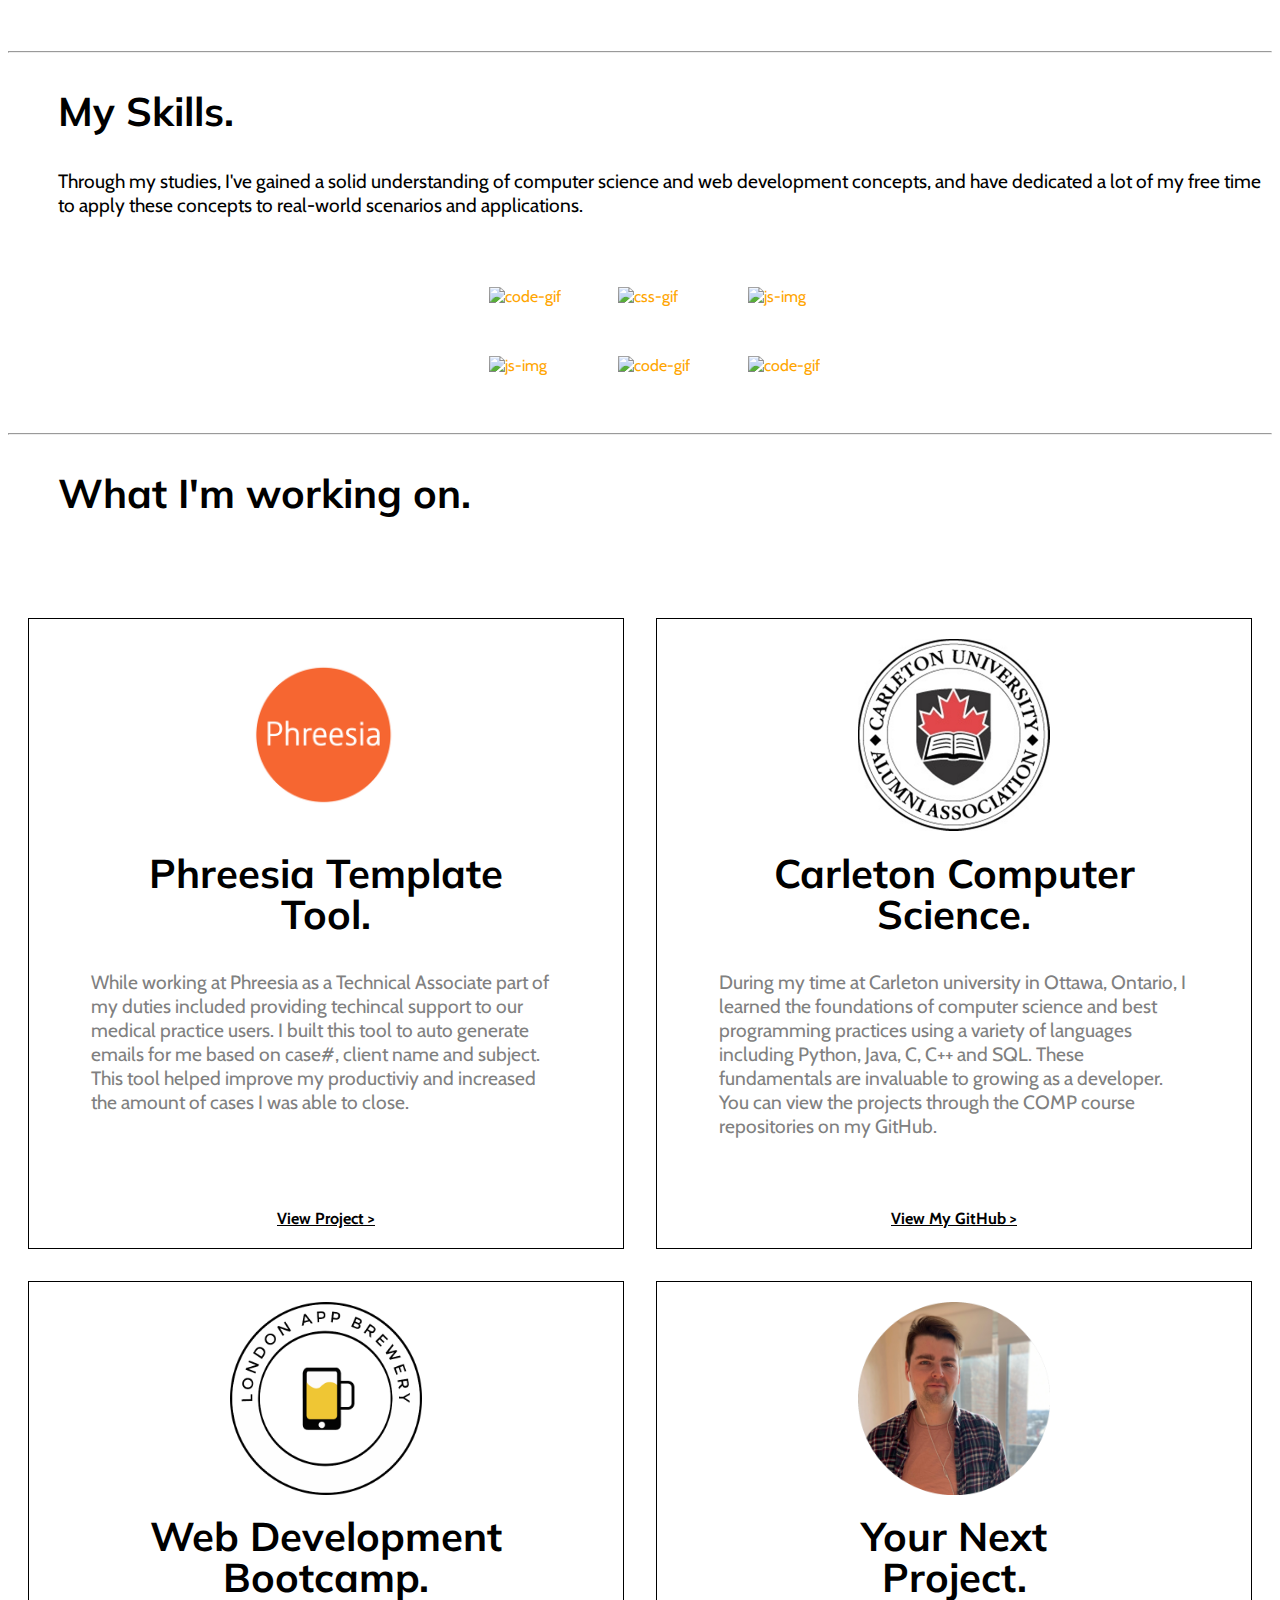
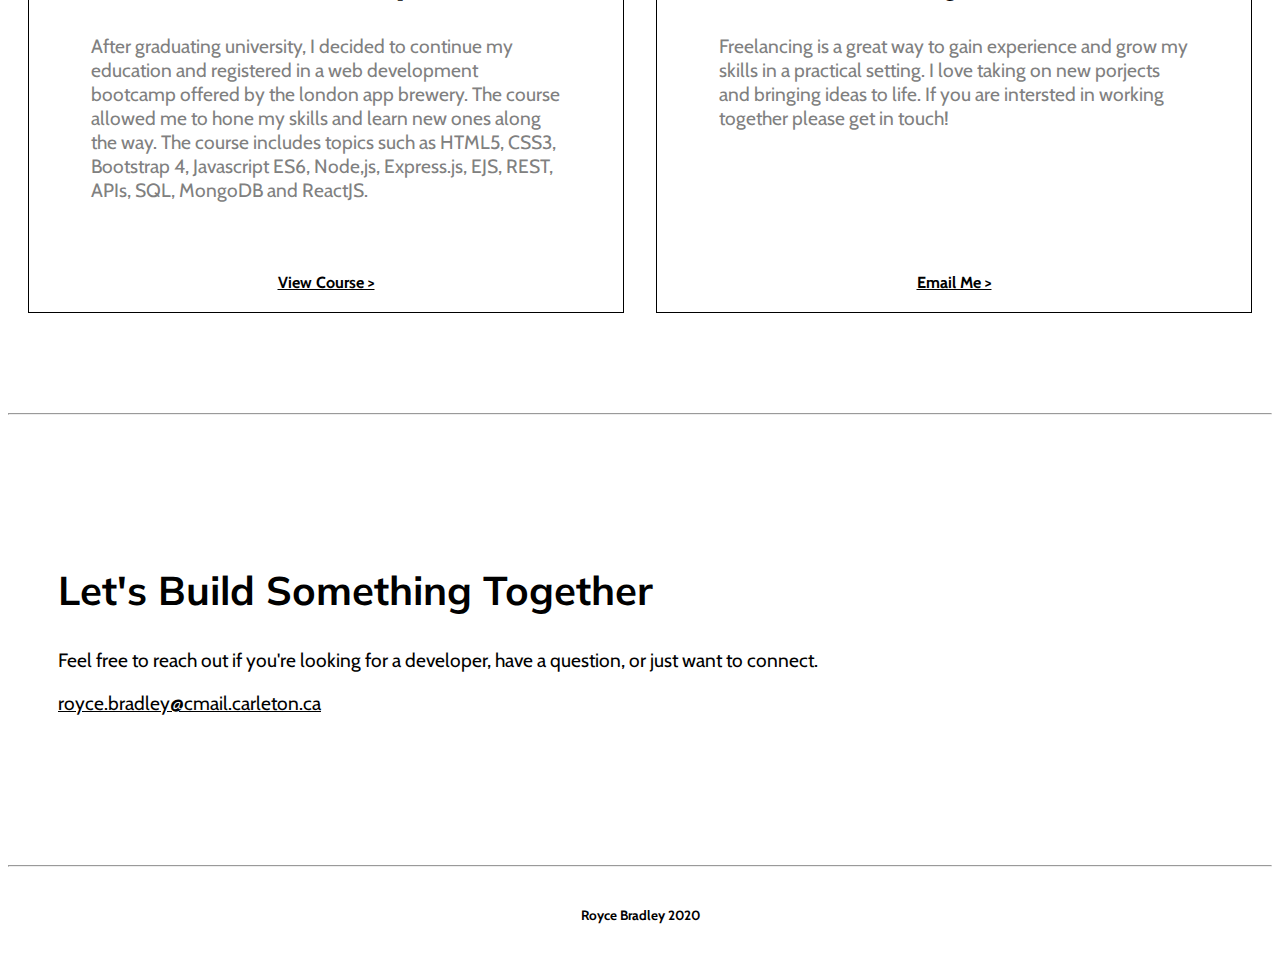
==== commit 74da90f7: "Skill Cards + Minor Layout Changes" ====
--- a/index.html
+++ b/index.html
@@ -61,30 +61,30 @@
     <div class="workCard1">
       <img src="imgs/phreesia.jpeg" alt="">
       <h2>Phreesia Template</h2>
-      <h2>Tool</h2>
+      <h2>Tool.</h2>
       <p>While working at Phreesia as a Technical Associate part of my duties included providing techincal support to our medical practice users. I built this tool to auto generate emails for me based on case#, client name and subject. This tool helped improve my productiviy and increased the amount of cases I was able to close.</p>
       <a href="https://peaceful-wilson-d140a9.netlify.app/" target="_blank">View Project ></a>
     </div>
     <div class="workCard2">
-      <img src="imgs/royceCard.png" alt="">
+      <img src="imgs/CU2.jpg" alt="">
       <h2>Carleton Computer</h2>
-      <h2>Science</h2>
+      <h2>Science.</h2>
       <p>During my time at Carleton university in Ottawa, Ontario, I learned the foundations of computer science and best programming practices using a variety of languages including Python, Java, C, C++ and SQL. These fundamentals are invaluable to growing as a developer. You can view the projects through the COMP course repositories on my GitHub.</p>
       <a href="https://github.com/roycebradley" target="_blank">View My GitHub ></a>
     </div>
     <div class="workCard1">
-      <img src="imgs/phreesia.jpeg" alt="">
-      <h2>Phreesia Template</h2>
-      <h2>Tool</h2>
-      <p>While working at Phreesia as a Technical Associate part of my duties included providing techincal support to our medical practice users. I built this tool to auto generate emails for me based on case#, client name and subject. This tool helped improve my productiviy and increased the amount of cases I was able to close.</p>
-      <a href="https://peaceful-wilson-d140a9.netlify.app/" target="_blank">View Project ></a>
+      <img src="imgs/londonApp.png" alt="">
+      <h2>Web Development</h2>
+      <h2>Bootcamp.</h2>
+      <p>After graduating university, I decided to continue my education and registered in a web development bootcamp offered by the london app brewery. The course allowed me to hone my skills and learn new ones along the way. The course includes topics such as HTML5, CSS3, Bootstrap 4, Javascript ES6, Node,js, Express.js, EJS, REST, APIs, SQL, MongoDB and ReactJS.</p>
+      <a href="https://www.appbrewery.co/p/the-complete-web-development-course" target="_blank">View Course ></a>
     </div>
     <div class="workCard2">
       <img src="imgs/royceCard.png" alt="">
-      <h2>Carleton Computer</h2>
-      <h2>Science</h2>
-      <p>During my time at Carleton university in Ottawa, Ontario, I learned the foundations of computer science and best programming practices using a variety of languages including Python, Java, C, C++ and SQL. These fundamentals are invaluable to growing as a developer. You can view the projects through the COMP course repositories on my GitHub.</p>
-      <a href="https://github.com/roycebradley" target="_blank">View My GitHub ></a>
+      <h2>Your Next</h2>
+      <h2>Project.</h2>
+      <p>Freelancing is a great way to gain experience and grow my skills in a practical setting. I love taking on new porjects and bringing ideas to life. If you are intersted in working together please get in touch!</p>
+      <a href="mailto: roycebradley@cmail.carleton.ca" target="_blank">Email Me ></a>
     </div>
   </div>
 
@@ -94,11 +94,13 @@
     <p class="skillDescription">Feel free to reach out if you're looking for a developer, have a question, or just want to connect.<p>
     <a class="email" href="mailto: roycebradley@cmail.carleton.ca">royce.bradley@cmail.carleton.ca</a>
   </div>
+  <hr>
+  <br>
 
   <div class="footer">
     <p>Royce Bradley 2020</p>
   </div>
-
+  <br>
 <script type="text/javascript" src="portfolio.js">
 
 </script>
--- a/styles.css
+++ b/styles.css
@@ -162,7 +162,7 @@
   /* height: 25%; */
   float: right;
   margin-left: 40px;
-  
+
 
 }
 
@@ -220,7 +220,7 @@
 .workCard1 p {
   display: inline-block;
   width: 85%;
-  height: 250px;
+  height: 200px;
   text-align: left;
   color: grey;
 
@@ -260,7 +260,7 @@
 .workCard2 p {
   display: inline-block;
   width: 85%;
-  height: 250px;
+  height: 200px;
   text-align: left;
   color: grey;
 
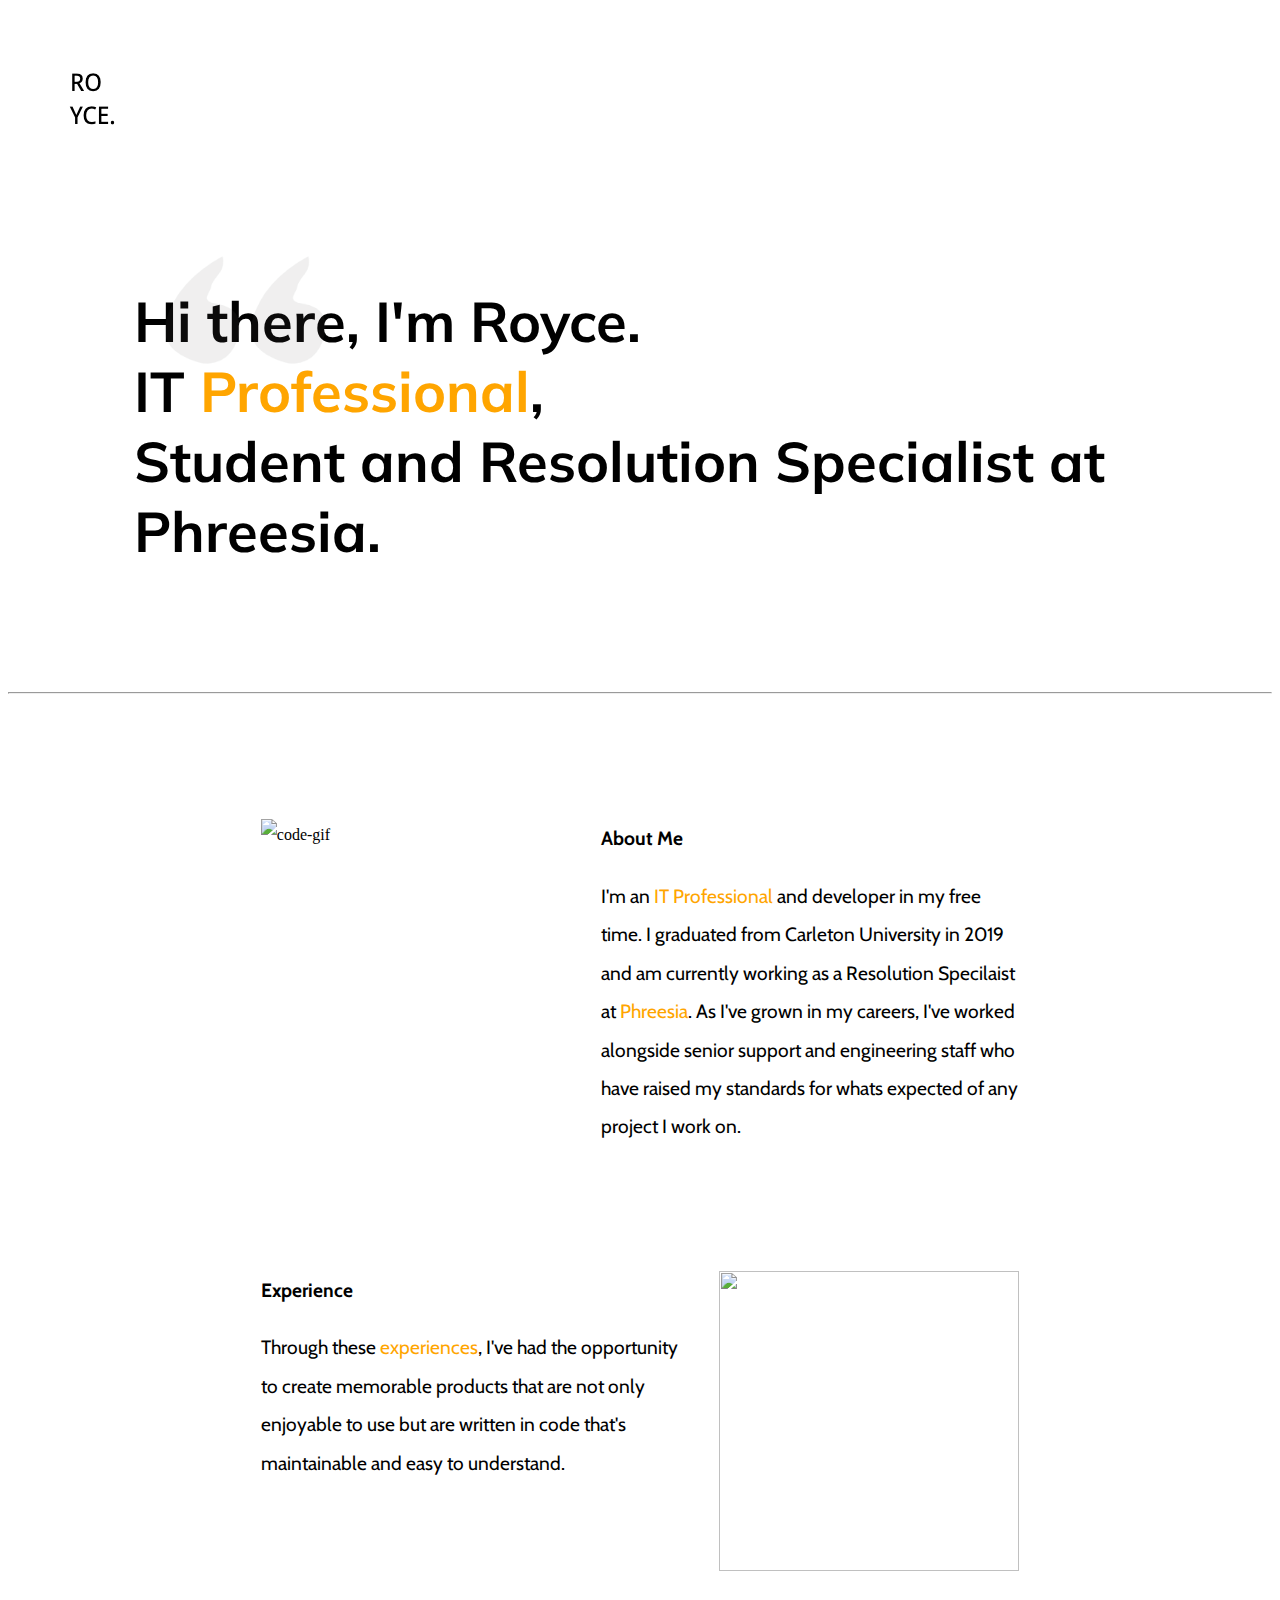
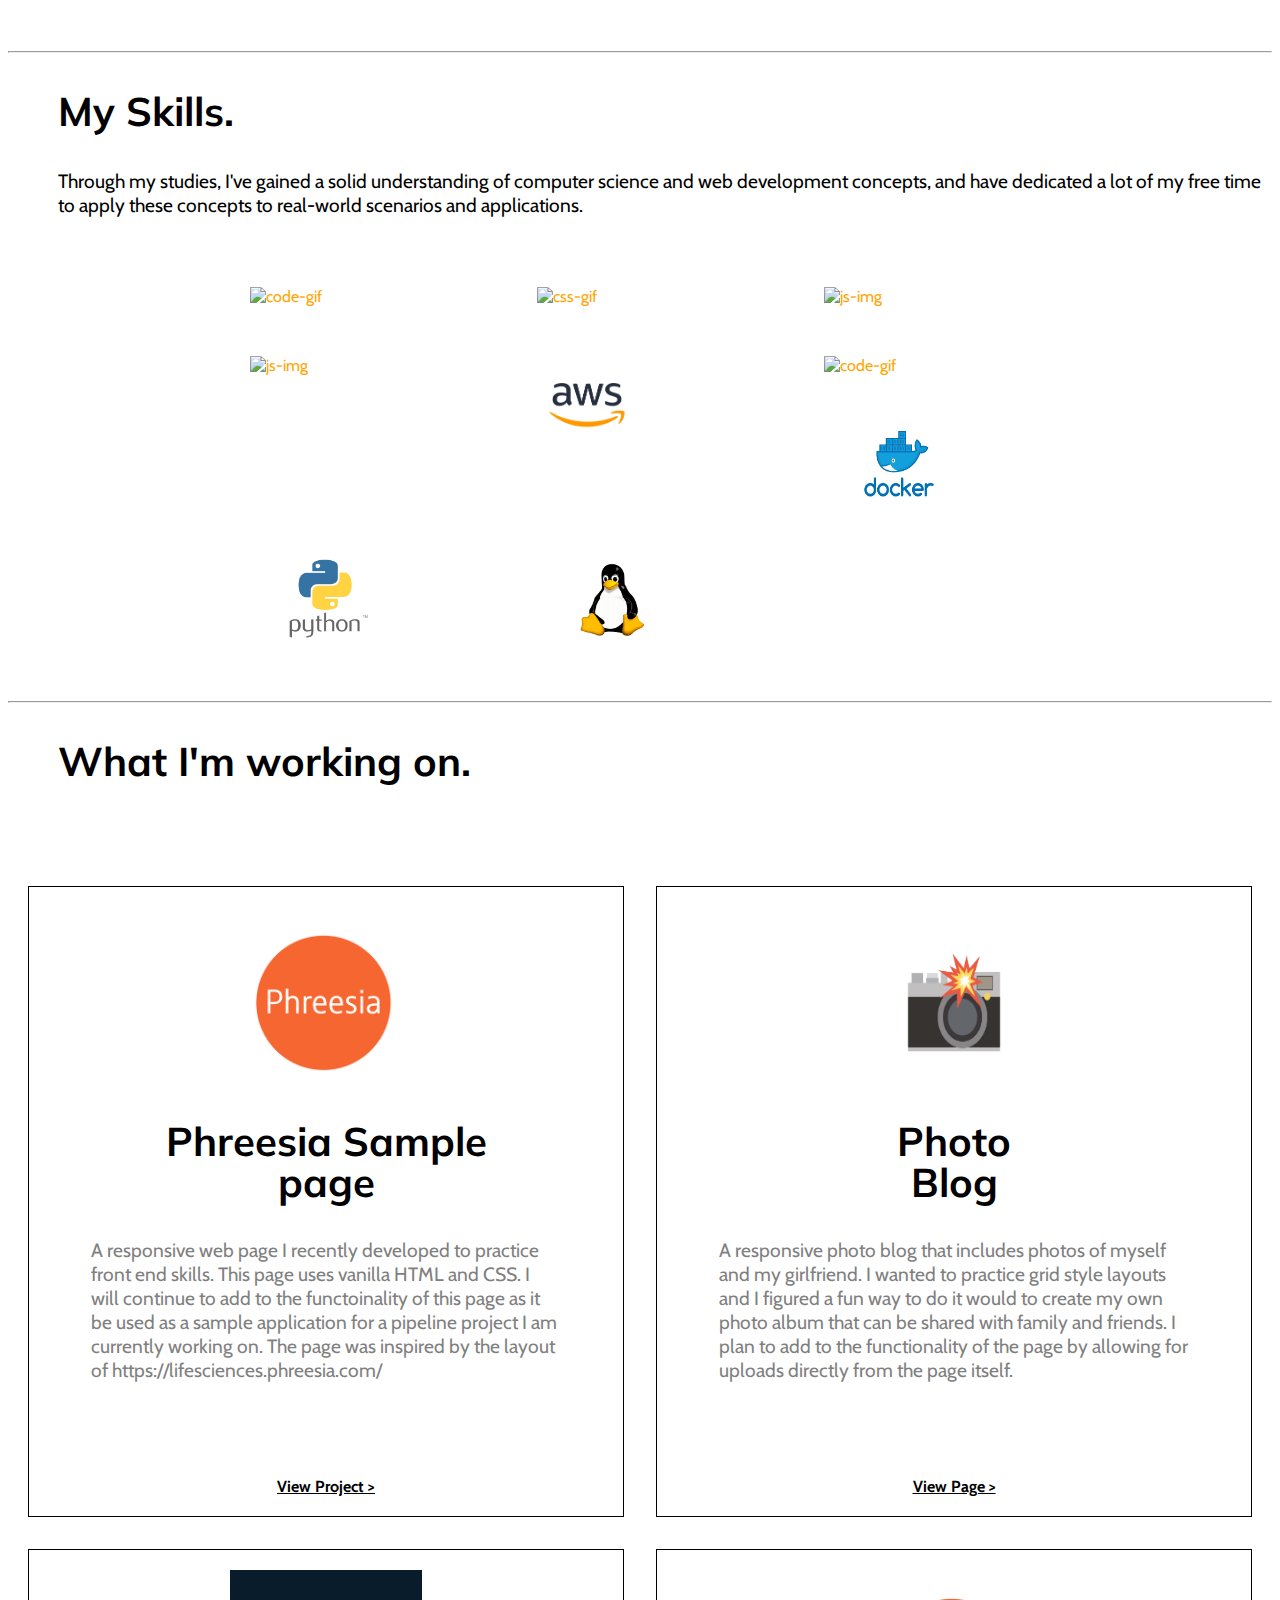
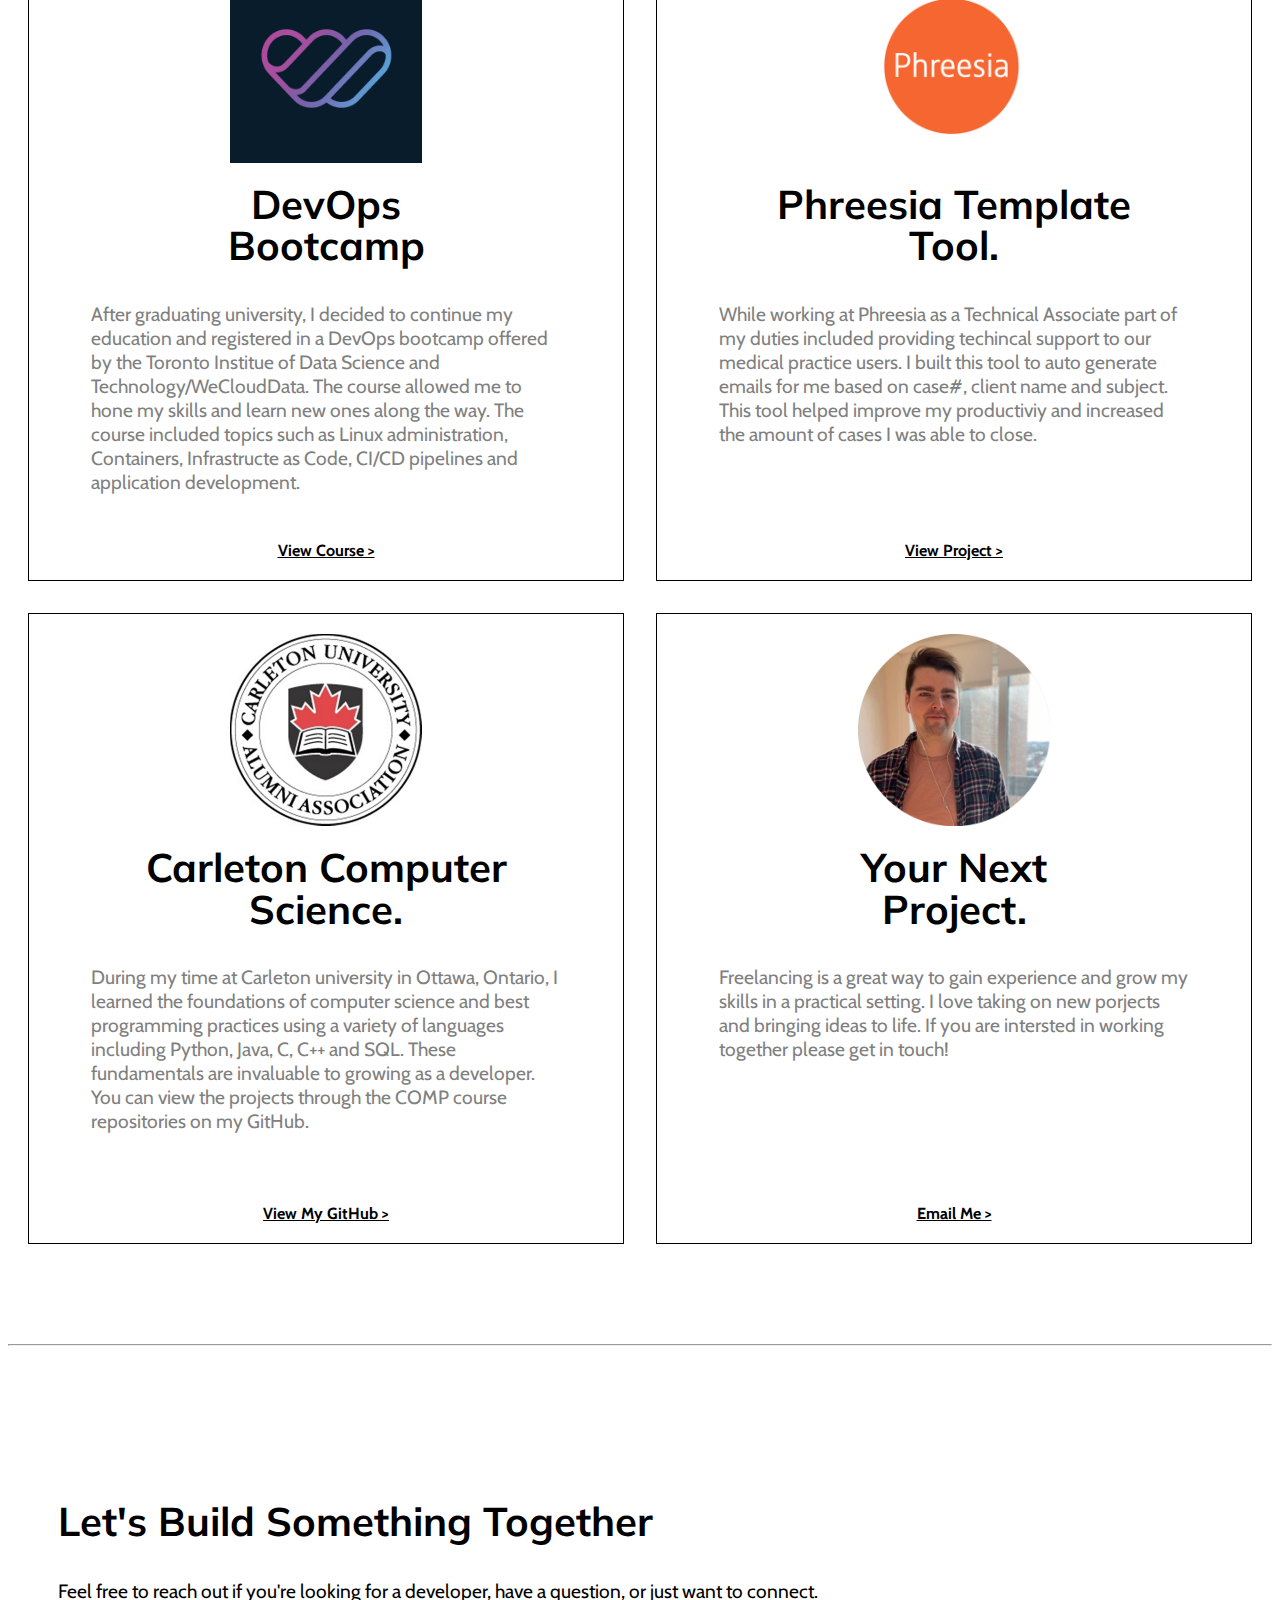
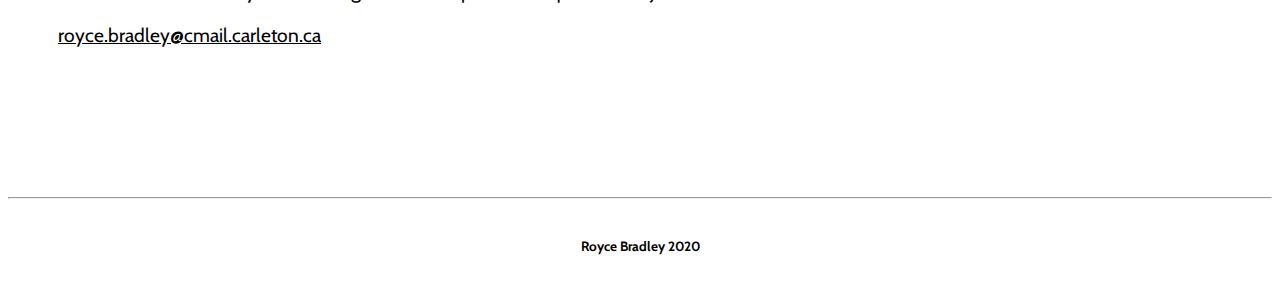
==== commit 89b73f3e: "updated page" ====
--- a/index.html
+++ b/index.html
@@ -21,7 +21,7 @@
       <a class="icon twitter" href="https://twitter.com/roycecantcode" target="_blank"><i class="fab fa-twitter fa-2x"></i></a>
     </div>
     <div class="intro">
-      <h1>Hi there, I'm Royce.<br /> Web <span class="dev">Developer</span>,<br /><span class="bottomLine">Student and Techincal Associate at Phreesia.</span></h1>
+      <h1>Hi there, I'm Royce.<br /> IT <span class="dev">Professional</span>,<br /><span class="bottomLine">Student and Resolution Specialist at Phreesia.</span></h1>
     </div>
   </div>
   <hr>
@@ -30,8 +30,8 @@
 
         <img class="royce" src="imgs/ROYCE.png" alt="code-gif">
         <h3>About Me</h3>
-        <p>I'm a <span class="dev">software developer</span> and I.T professional. I graduated from Carleton University in 2019 and am currently working as a Technical Associate at <span class="dev">Phreesia</span>.
-        As I've grown as a developer, I've worked alongside senior designers and developers who have raised my standards for whats expected of any web application.</p>
+        <p>I'm an <span class="dev">IT Professional</span> and developer in my free time. I graduated from Carleton University in 2019 and am currently working as a Resolution Specilaist at <span class="dev">Phreesia</span>.
+        As I've grown in my careers, I've worked alongside senior support and engineering staff who have raised my standards for whats expected of any project I work on.</p>
       </div>
       <div class="skill-row">
         <img class="royce2" src="imgs/circleRoyce.png" alt="">
@@ -51,13 +51,38 @@
       <li><img class="HTML" src="https://media.giphy.com/media/fsEaZldNC8A1PJ3mwp/giphy.gif" alt="css-gif"></li>
       <li><img class="JS" src="https://media.giphy.com/media/ln7z2eWriiQAllfVcn/giphy.gif" alt="js-img"></li>
       <li><img class="git" src="https://media.giphy.com/media/kH1DBkPNyZPOk0BxrM/giphy.gif" alt="js-img"></li>
-      <li><img class="HTML" src="https://media.giphy.com/media/eNAsjO55tPbgaor7ma/giphy.gif" alt="code-gif"></li>
+      <!--<li><img class="HTML" src="https://media.giphy.com/media/eNAsjO55tPbgaor7ma/giphy.gif" alt="code-gif"></li>-->
+      <li><img  class="HTML" src="./imgs/aws.png" alt="aws"></li>
       <li><img class="HTML" src="https://media.giphy.com/media/kdFc8fubgS31b8DsVu/giphy.gif" alt="code-gif"></li>
+      <li><img class="git" src="./imgs/Docker.png" alt="code-gif"></li>
+      <li><img class="git" src="./imgs/Python-Symbol.png" alt="code-gif"></li>
+      <li><img class="git" src="./imgs/linux.png" alt="code-gif"></li>
     </ul>
   </div>
   <hr>
   <h2 class="workTitle">What I'm working on.</h2>
   <div class="work">
+    <div class="workCard1">
+      <img src="imgs/phreesia.jpeg" alt="">
+      <h2>Phreesia Sample</h2>
+      <h2>page</h2>
+      <p>A responsive web page I recently developed to practice front end skills. This page uses vanilla HTML and CSS. I will continue to add to the functoinality of this page as it be used as a sample application for a pipeline project I am currently working on. The page was inspired by the layout of https://lifesciences.phreesia.com/ </p>
+      <a href="http://phreesia-page.s3-website-us-east-1.amazonaws.com/" target="_blank">View Project ></a>
+    </div>
+    <div class="workCard1">
+      <img src="imgs/camera.avif" alt="">
+      <h2>Photo</h2>
+      <h2>Blog</h2>
+      <p>A responsive photo blog that includes photos of myself and my girlfriend. I wanted to practice grid style layouts and I figured a fun way to do it would to create my own photo album that can be shared with family and friends. I plan to add to the functionality of the page by allowing for uploads directly from the page itself.</p>
+      <a href="https://thankgoditsfriday.ca/" target="_blank">View Page ></a>
+    </div>
+    <div class="workCard1">
+      <img src="imgs/original.png" alt="">
+      <h2>DevOps</h2>
+      <h2>Bootcamp</h2>
+      <p>After graduating university, I decided to continue my education and registered in a DevOps bootcamp offered by the Toronto Institue of Data Science and Technology/WeCloudData. The course allowed me to hone my skills and learn new ones along the way. The course included topics such as Linux administration, Containers, Infrastructe as Code, CI/CD pipelines and application development.</p>
+      <a href="https://weclouddata.com/learning-paths/devops/" target="_blank">View Course ></a>
+    </div>
     <div class="workCard1">
       <img src="imgs/phreesia.jpeg" alt="">
       <h2>Phreesia Template</h2>
@@ -72,13 +97,7 @@
       <p>During my time at Carleton university in Ottawa, Ontario, I learned the foundations of computer science and best programming practices using a variety of languages including Python, Java, C, C++ and SQL. These fundamentals are invaluable to growing as a developer. You can view the projects through the COMP course repositories on my GitHub.</p>
       <a href="https://github.com/roycebradley" target="_blank">View My GitHub ></a>
     </div>
-    <div class="workCard1">
-      <img src="imgs/londonApp.png" alt="">
-      <h2>Web Development</h2>
-      <h2>Bootcamp.</h2>
-      <p>After graduating university, I decided to continue my education and registered in a web development bootcamp offered by the london app brewery. The course allowed me to hone my skills and learn new ones along the way. The course includes topics such as HTML5, CSS3, Bootstrap 4, Javascript ES6, Node,js, Express.js, EJS, REST, APIs, SQL, MongoDB and ReactJS.</p>
-      <a href="https://www.appbrewery.co/p/the-complete-web-development-course" target="_blank">View Course ></a>
-    </div>
+
     <div class="workCard2">
       <img src="imgs/royceCard.png" alt="">
       <h2>Your Next</h2>
--- a/styles.css
+++ b/styles.css
@@ -79,11 +79,13 @@
 .JS {
   height: 100px;
   width:100px;
+  text-align: center;
 }
 
 .git {
   height: 80px;
   width:150px;
+  text-align: center;
 }
 
 .icon {
@@ -177,7 +179,7 @@
 
 .work{
   display: grid;
-  grid-template-columns: repeat(auto-fit, minmax(450px, 1fr));
+  grid-template-columns: repeat(auto-fit, minmax(500px, 1fr));
   grid-gap: 2em;
   justify-items: center;
   text-align: center;
